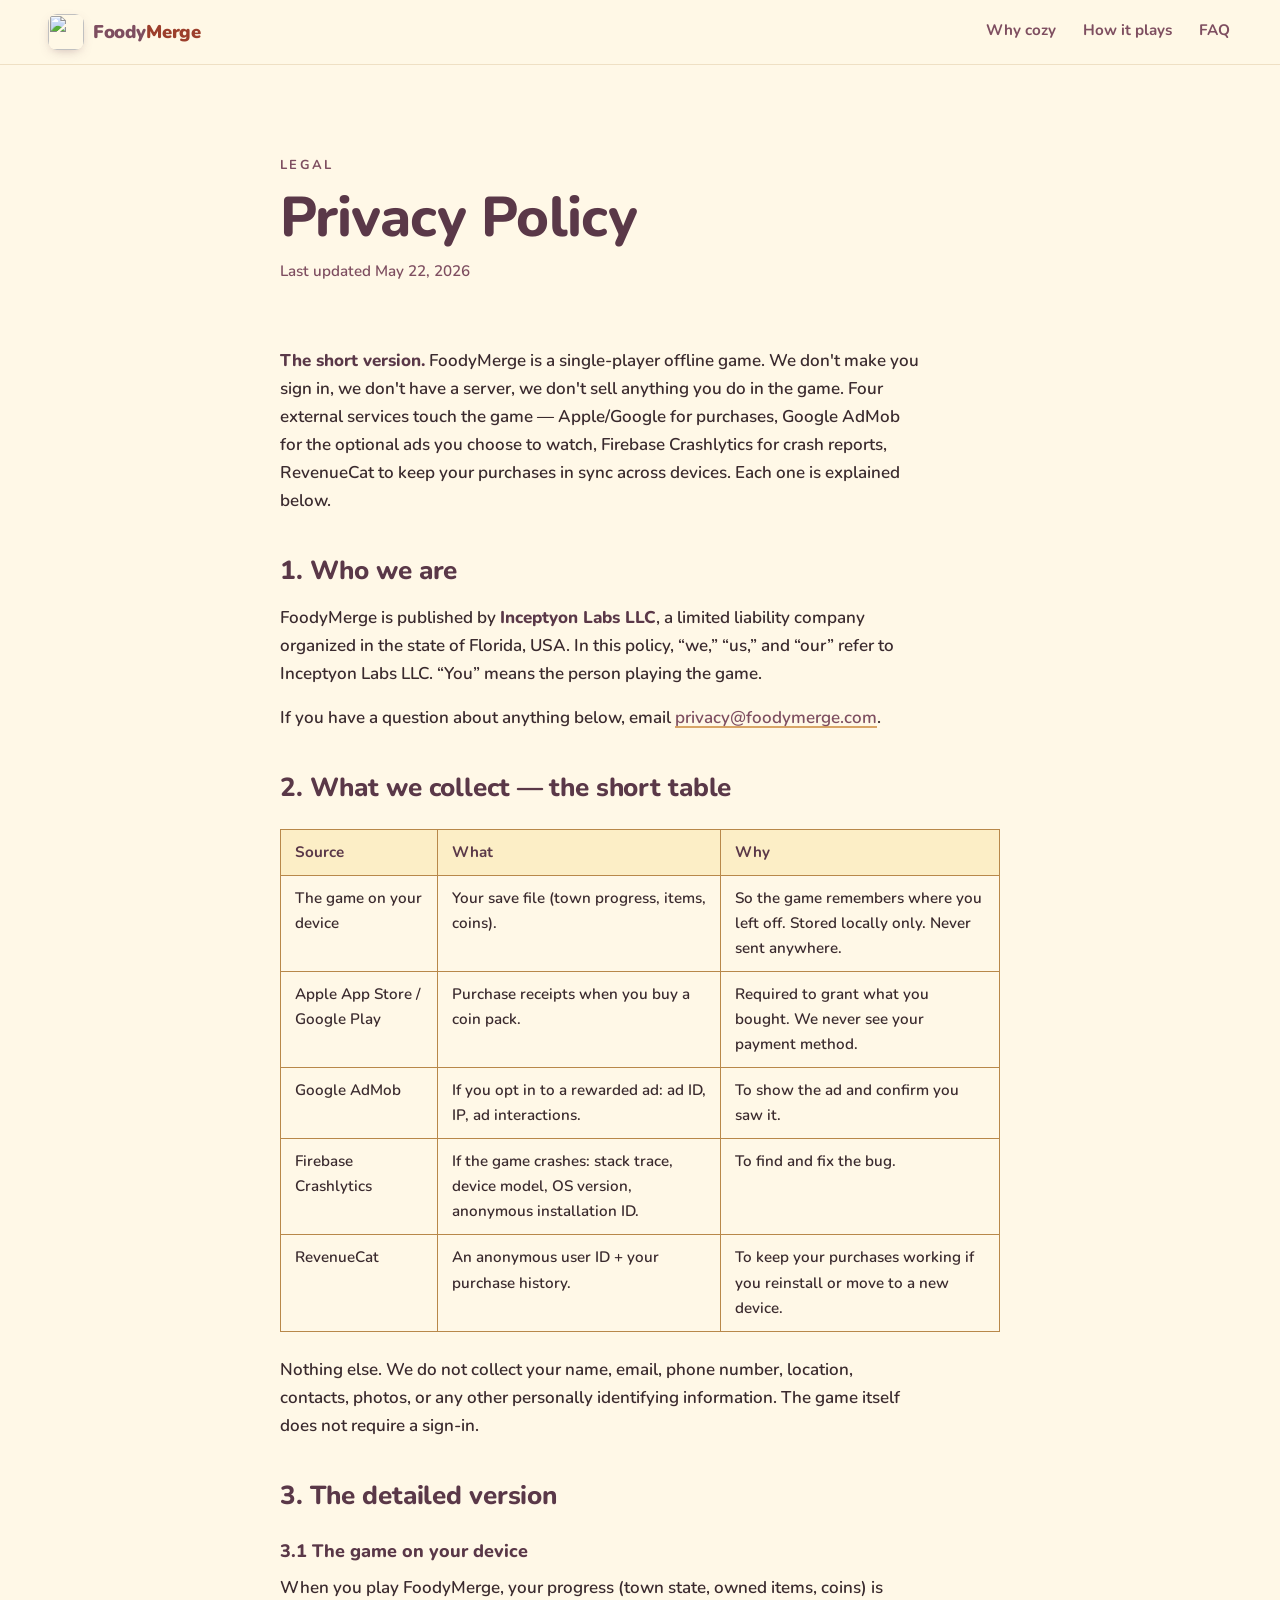
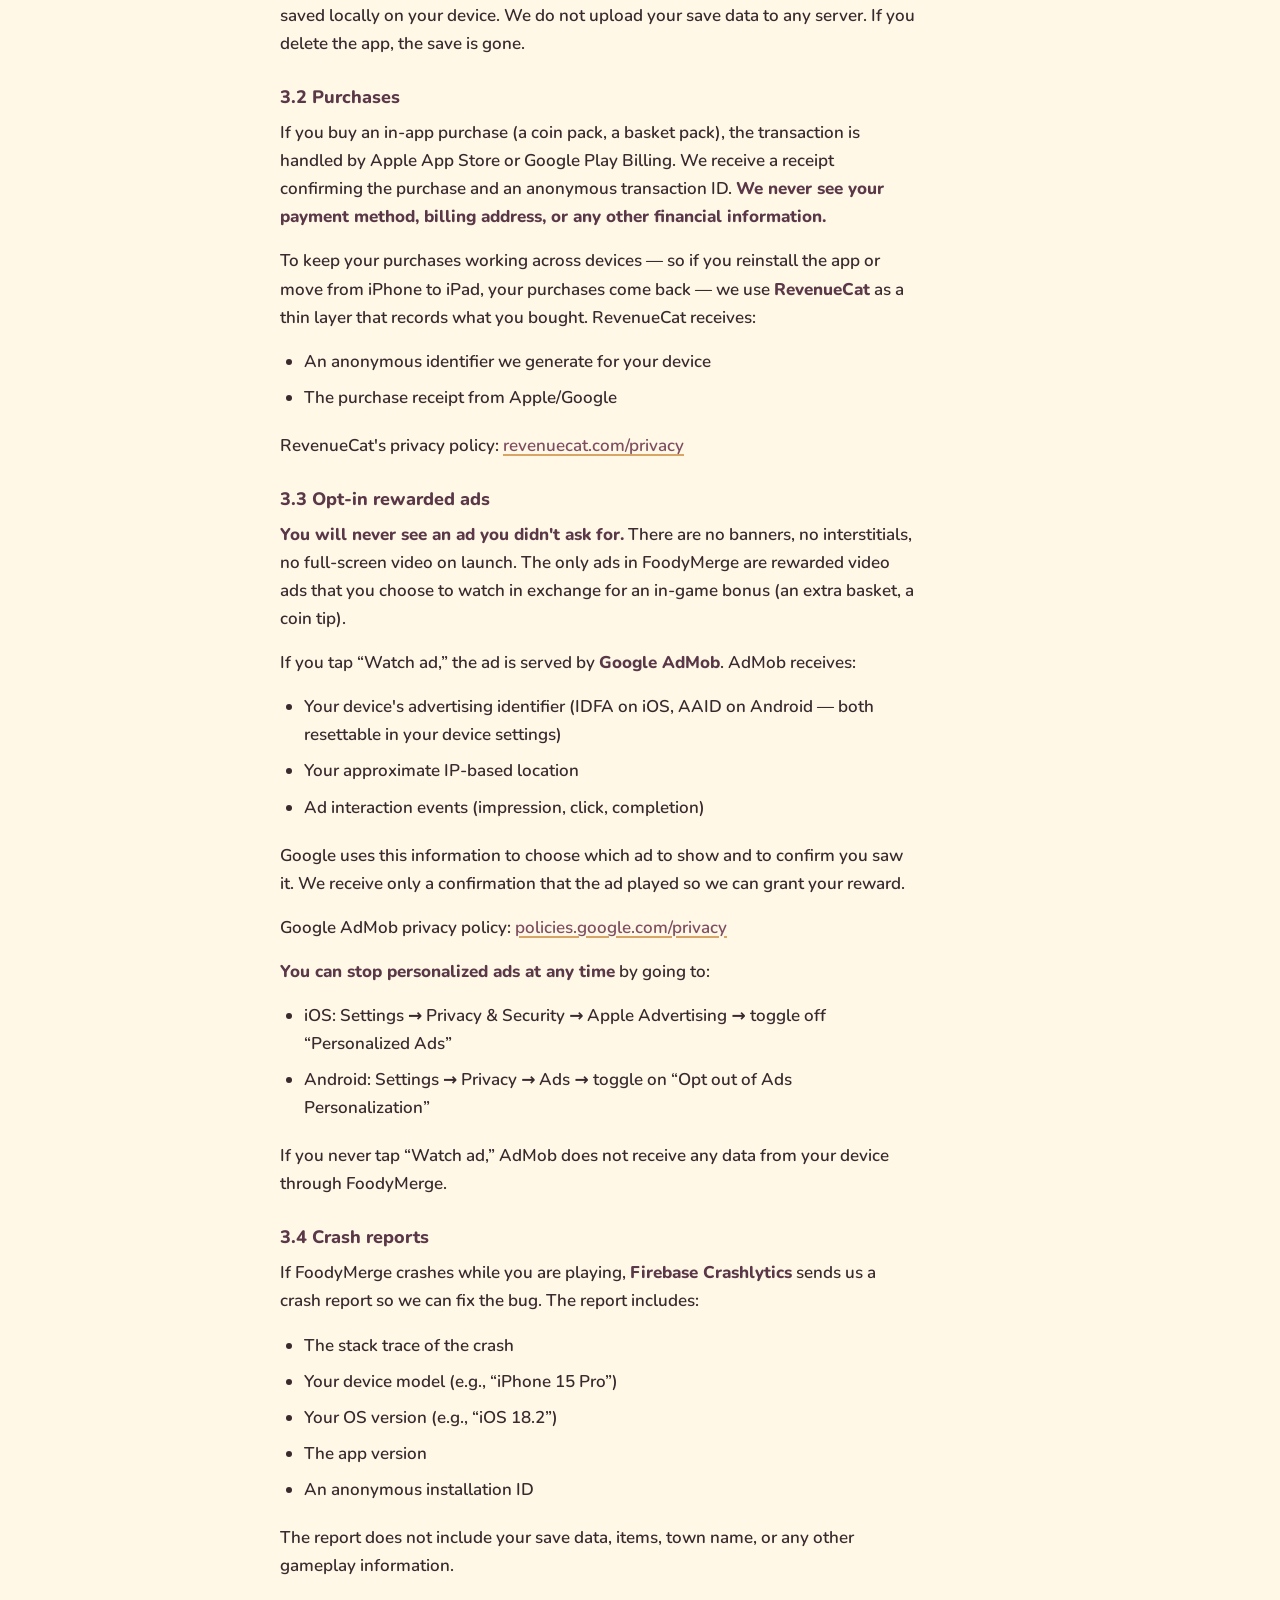
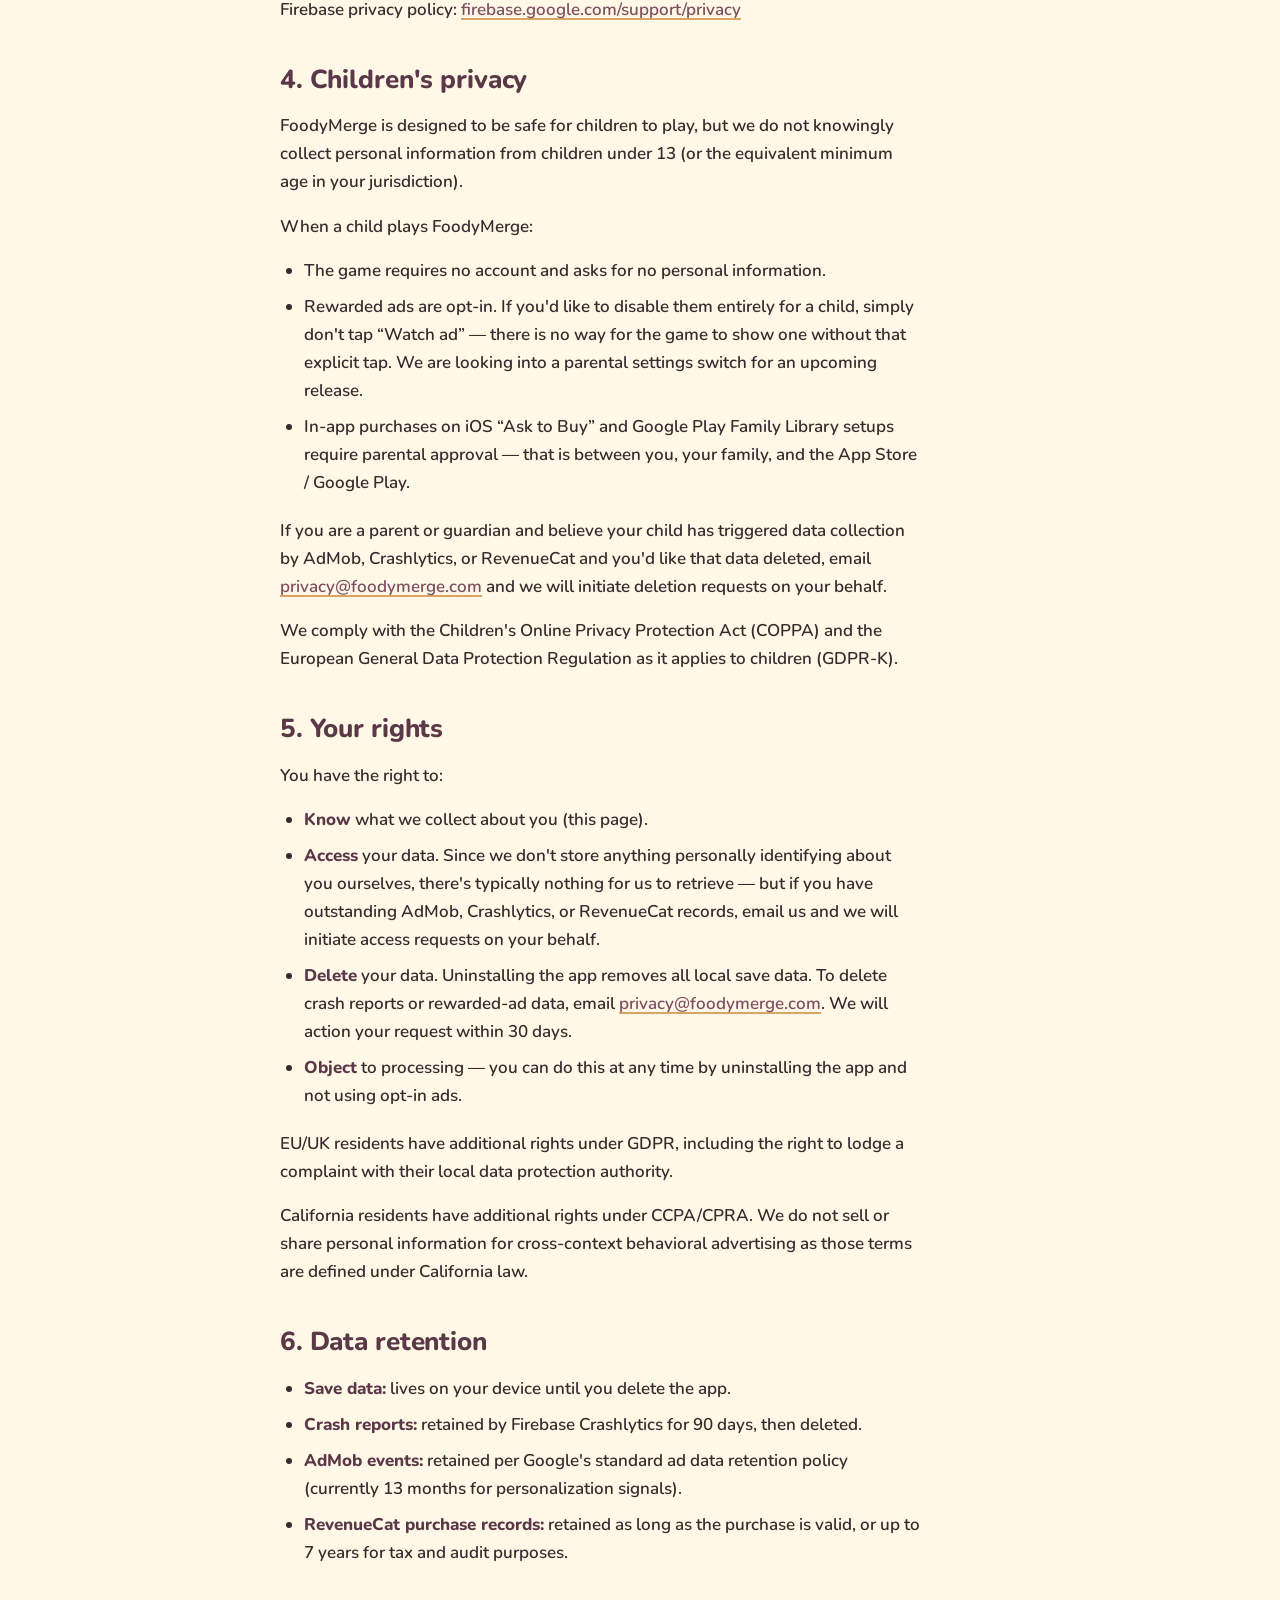
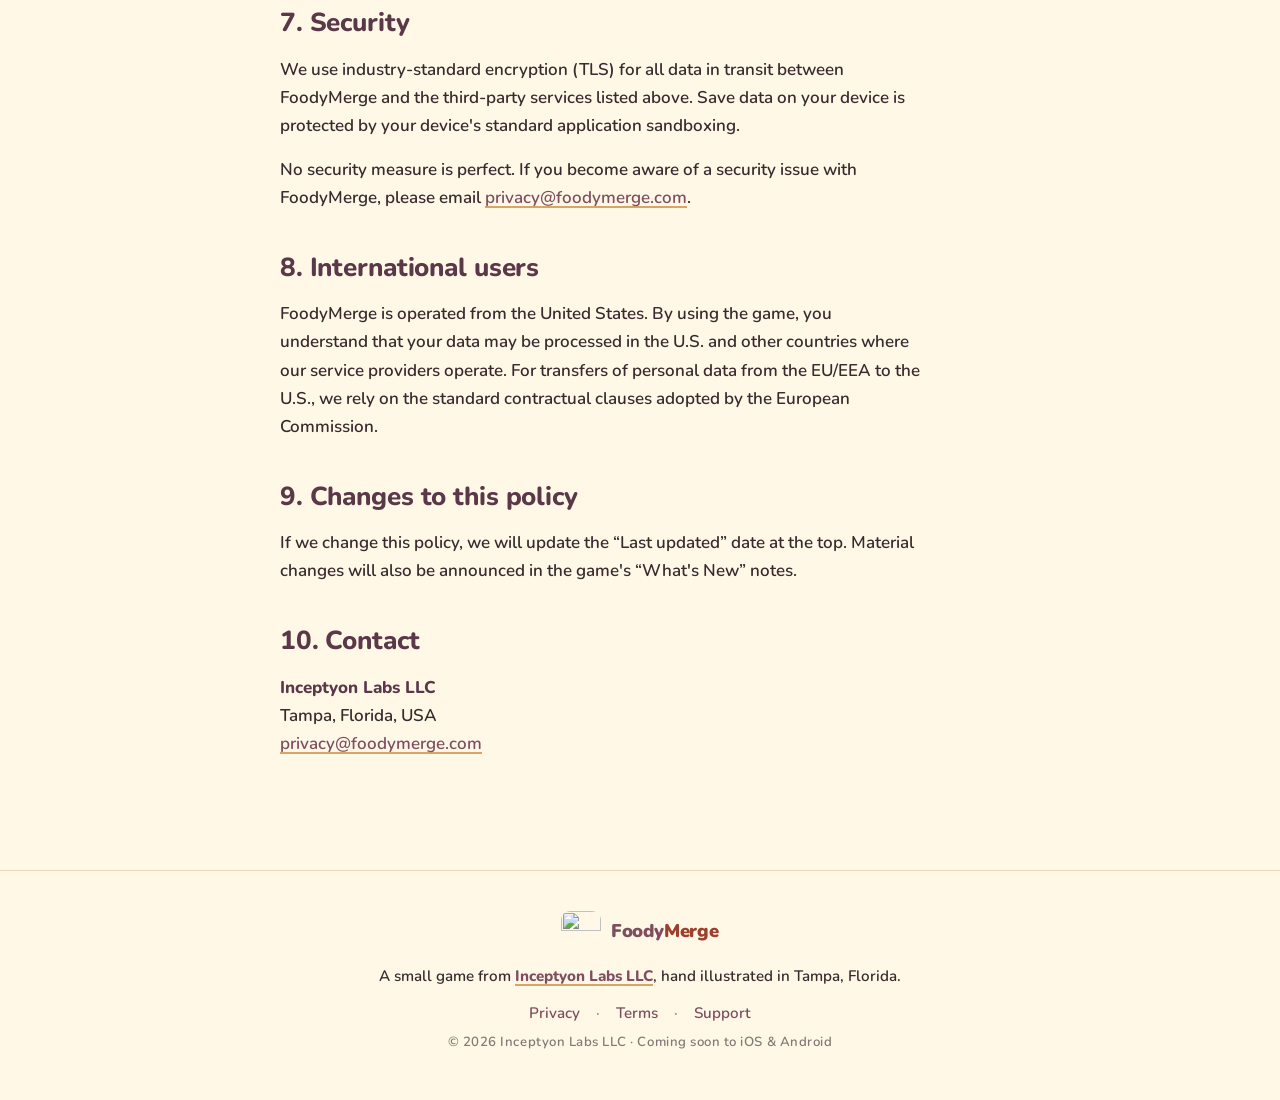
==== privacy/index.html @ 3f7d0355 "Add Privacy, Terms, Support pages for App Store / Play submission - /privacy/ — full policy covering" ====
<!doctype html>
<html lang="en">
  <head>
    <meta charset="utf-8" />
    <meta name="viewport" content="width=device-width, initial-scale=1, viewport-fit=cover" />
    <meta name="theme-color" content="#FFF8E7" />
    <title>Privacy Policy · FoodyMerge</title>
    <meta
      name="description"
      content="How FoodyMerge handles your data. Short version: the game is offline, no account, and the only third-party data flow is the rewarded ads you choose to watch."
    />
    <meta name="author" content="Inceptyon Labs LLC" />
    <link rel="canonical" href="https://foodymerge.com/privacy/" />
    <meta property="og:type" content="website" />
    <meta property="og:url" content="https://foodymerge.com/privacy/" />
    <meta property="og:title" content="Privacy Policy · FoodyMerge" />
    <meta property="og:description" content="How FoodyMerge handles your data." />
    <meta property="og:image" content="https://foodymerge.com/assets/og.png" />

    <link rel="icon" href="/assets/ui/app_icon.png" type="image/png" />
    <link rel="apple-touch-icon" href="/assets/ui/app_icon.png" />

    <link rel="preconnect" href="https://fonts.googleapis.com" />
    <link rel="preconnect" href="https://fonts.gstatic.com" crossorigin />
    <link
      href="https://fonts.googleapis.com/css2?family=Nunito:wght@500;600;700;800;900&display=swap"
      rel="stylesheet"
    />
    <link rel="stylesheet" href="/styles.css" />
  </head>

  <body class="legal-page">
    <a class="skip-link" href="#main">Skip to content</a>

    <header class="topbar" aria-label="Site header">
      <a class="lockup" href="/" aria-label="FoodyMerge home">
        <img
          loading="lazy"
          decoding="async"
          src="/assets/ui/app_icon.png"
          alt=""
          aria-hidden="true"
          class="lockup__icon"
          width="40"
          height="40"
        />
        <span class="lockup__text">
          <span class="lockup__foody">Foody</span><span class="lockup__merge">Merge</span>
        </span>
      </a>
      <nav class="topbar__nav" aria-label="Page sections">
        <a href="/#cozy">Why cozy</a>
        <a href="/#play">How it plays</a>
        <a href="/#faq">FAQ</a>
      </nav>
    </header>

    <main id="main" class="legal">
      <div class="legal__inner">
        <header class="legal__head">
          <p class="legal__kicker">Legal</p>
          <h1 class="legal__title">Privacy Policy</h1>
          <p class="legal__meta">Last updated May 22, 2026</p>
        </header>

        <article class="legal__body">
          <p>
            <strong>The short version.</strong> FoodyMerge is a single-player offline
            game. We don't make you sign in, we don't have a server, we don't sell
            anything you do in the game. Four external services touch the game
            &mdash; Apple/Google for purchases, Google AdMob for the optional ads
            you choose to watch, Firebase Crashlytics for crash reports, RevenueCat
            to keep your purchases in sync across devices. Each one is explained
            below.
          </p>

          <h2>1. Who we are</h2>
          <p>
            FoodyMerge is published by <strong>Inceptyon Labs LLC</strong>, a
            limited liability company organized in the state of Florida, USA. In
            this policy, &ldquo;we,&rdquo; &ldquo;us,&rdquo; and &ldquo;our&rdquo;
            refer to Inceptyon Labs LLC. &ldquo;You&rdquo; means the person playing
            the game.
          </p>
          <p>
            If you have a question about anything below, email
            <a href="mailto:privacy@foodymerge.com">privacy@foodymerge.com</a>.
          </p>

          <h2>2. What we collect &mdash; the short table</h2>

          <table>
            <thead>
              <tr>
                <th>Source</th>
                <th>What</th>
                <th>Why</th>
              </tr>
            </thead>
            <tbody>
              <tr>
                <td>The game on your device</td>
                <td>Your save file (town progress, items, coins).</td>
                <td>So the game remembers where you left off. Stored locally only. Never sent anywhere.</td>
              </tr>
              <tr>
                <td>Apple App Store / Google Play</td>
                <td>Purchase receipts when you buy a coin pack.</td>
                <td>Required to grant what you bought. We never see your payment method.</td>
              </tr>
              <tr>
                <td>Google AdMob</td>
                <td>If you opt in to a rewarded ad: ad ID, IP, ad interactions.</td>
                <td>To show the ad and confirm you saw it.</td>
              </tr>
              <tr>
                <td>Firebase Crashlytics</td>
                <td>If the game crashes: stack trace, device model, OS version, anonymous installation ID.</td>
                <td>To find and fix the bug.</td>
              </tr>
              <tr>
                <td>RevenueCat</td>
                <td>An anonymous user ID + your purchase history.</td>
                <td>To keep your purchases working if you reinstall or move to a new device.</td>
              </tr>
            </tbody>
          </table>

          <p>
            Nothing else. We do not collect your name, email, phone number,
            location, contacts, photos, or any other personally identifying
            information. The game itself does not require a sign-in.
          </p>

          <h2>3. The detailed version</h2>

          <h3>3.1 The game on your device</h3>
          <p>
            When you play FoodyMerge, your progress (town state, owned items,
            coins) is saved locally on your device. We do not upload your save data
            to any server. If you delete the app, the save is gone.
          </p>

          <h3>3.2 Purchases</h3>
          <p>
            If you buy an in-app purchase (a coin pack, a basket pack), the
            transaction is handled by Apple App Store or Google Play Billing. We
            receive a receipt confirming the purchase and an anonymous transaction
            ID. <strong>We never see your payment method, billing address, or any
            other financial information.</strong>
          </p>
          <p>
            To keep your purchases working across devices &mdash; so if you
            reinstall the app or move from iPhone to iPad, your purchases come back
            &mdash; we use <strong>RevenueCat</strong> as a thin layer that records
            what you bought. RevenueCat receives:
          </p>
          <ul>
            <li>An anonymous identifier we generate for your device</li>
            <li>The purchase receipt from Apple/Google</li>
          </ul>
          <p>
            RevenueCat's privacy policy:
            <a href="https://www.revenuecat.com/privacy" rel="noopener">revenuecat.com/privacy</a>
          </p>

          <h3>3.3 Opt-in rewarded ads</h3>
          <p>
            <strong>You will never see an ad you didn't ask for.</strong> There are
            no banners, no interstitials, no full-screen video on launch. The only
            ads in FoodyMerge are rewarded video ads that you choose to watch in
            exchange for an in-game bonus (an extra basket, a coin tip).
          </p>
          <p>
            If you tap &ldquo;Watch ad,&rdquo; the ad is served by
            <strong>Google AdMob</strong>. AdMob receives:
          </p>
          <ul>
            <li>Your device's advertising identifier (IDFA on iOS, AAID on Android &mdash; both resettable in your device settings)</li>
            <li>Your approximate IP-based location</li>
            <li>Ad interaction events (impression, click, completion)</li>
          </ul>
          <p>
            Google uses this information to choose which ad to show and to confirm
            you saw it. We receive only a confirmation that the ad played so we can
            grant your reward.
          </p>
          <p>
            Google AdMob privacy policy:
            <a href="https://policies.google.com/privacy" rel="noopener">policies.google.com/privacy</a>
          </p>
          <p>
            <strong>You can stop personalized ads at any time</strong> by going to:
          </p>
          <ul>
            <li>iOS: Settings &rarr; Privacy &amp; Security &rarr; Apple Advertising &rarr; toggle off &ldquo;Personalized Ads&rdquo;</li>
            <li>Android: Settings &rarr; Privacy &rarr; Ads &rarr; toggle on &ldquo;Opt out of Ads Personalization&rdquo;</li>
          </ul>
          <p>
            If you never tap &ldquo;Watch ad,&rdquo; AdMob does not receive any
            data from your device through FoodyMerge.
          </p>

          <h3>3.4 Crash reports</h3>
          <p>
            If FoodyMerge crashes while you are playing,
            <strong>Firebase Crashlytics</strong> sends us a crash report so we can
            fix the bug. The report includes:
          </p>
          <ul>
            <li>The stack trace of the crash</li>
            <li>Your device model (e.g., &ldquo;iPhone 15 Pro&rdquo;)</li>
            <li>Your OS version (e.g., &ldquo;iOS 18.2&rdquo;)</li>
            <li>The app version</li>
            <li>An anonymous installation ID</li>
          </ul>
          <p>
            The report does not include your save data, items, town name, or any
            other gameplay information.
          </p>
          <p>
            Firebase privacy policy:
            <a href="https://firebase.google.com/support/privacy" rel="noopener">firebase.google.com/support/privacy</a>
          </p>

          <h2>4. Children's privacy</h2>
          <p>
            FoodyMerge is designed to be safe for children to play, but we do not
            knowingly collect personal information from children under 13 (or the
            equivalent minimum age in your jurisdiction).
          </p>
          <p>When a child plays FoodyMerge:</p>
          <ul>
            <li>The game requires no account and asks for no personal information.</li>
            <li>
              Rewarded ads are opt-in. If you'd like to disable them entirely for
              a child, simply don't tap &ldquo;Watch ad&rdquo; &mdash; there is no
              way for the game to show one without that explicit tap. We are
              looking into a parental settings switch for an upcoming release.
            </li>
            <li>
              In-app purchases on iOS &ldquo;Ask to Buy&rdquo; and Google Play
              Family Library setups require parental approval &mdash; that is
              between you, your family, and the App Store / Google Play.
            </li>
          </ul>
          <p>
            If you are a parent or guardian and believe your child has triggered
            data collection by AdMob, Crashlytics, or RevenueCat and you'd like
            that data deleted, email
            <a href="mailto:privacy@foodymerge.com">privacy@foodymerge.com</a> and
            we will initiate deletion requests on your behalf.
          </p>
          <p>
            We comply with the Children's Online Privacy Protection Act (COPPA) and
            the European General Data Protection Regulation as it applies to
            children (GDPR-K).
          </p>

          <h2>5. Your rights</h2>
          <p>You have the right to:</p>
          <ul>
            <li><strong>Know</strong> what we collect about you (this page).</li>
            <li>
              <strong>Access</strong> your data. Since we don't store anything
              personally identifying about you ourselves, there's typically nothing
              for us to retrieve &mdash; but if you have outstanding AdMob,
              Crashlytics, or RevenueCat records, email us and we will initiate
              access requests on your behalf.
            </li>
            <li>
              <strong>Delete</strong> your data. Uninstalling the app removes all
              local save data. To delete crash reports or rewarded-ad data, email
              <a href="mailto:privacy@foodymerge.com">privacy@foodymerge.com</a>.
              We will action your request within 30 days.
            </li>
            <li>
              <strong>Object</strong> to processing &mdash; you can do this at any
              time by uninstalling the app and not using opt-in ads.
            </li>
          </ul>
          <p>
            EU/UK residents have additional rights under GDPR, including the right
            to lodge a complaint with their local data protection authority.
          </p>
          <p>
            California residents have additional rights under CCPA/CPRA. We do not
            sell or share personal information for cross-context behavioral
            advertising as those terms are defined under California law.
          </p>

          <h2>6. Data retention</h2>
          <ul>
            <li><strong>Save data:</strong> lives on your device until you delete the app.</li>
            <li><strong>Crash reports:</strong> retained by Firebase Crashlytics for 90 days, then deleted.</li>
            <li><strong>AdMob events:</strong> retained per Google's standard ad data retention policy (currently 13 months for personalization signals).</li>
            <li><strong>RevenueCat purchase records:</strong> retained as long as the purchase is valid, or up to 7 years for tax and audit purposes.</li>
          </ul>

          <h2>7. Security</h2>
          <p>
            We use industry-standard encryption (TLS) for all data in transit
            between FoodyMerge and the third-party services listed above. Save data
            on your device is protected by your device's standard application
            sandboxing.
          </p>
          <p>
            No security measure is perfect. If you become aware of a security issue
            with FoodyMerge, please email
            <a href="mailto:privacy@foodymerge.com">privacy@foodymerge.com</a>.
          </p>

          <h2>8. International users</h2>
          <p>
            FoodyMerge is operated from the United States. By using the game, you
            understand that your data may be processed in the U.S. and other
            countries where our service providers operate. For transfers of
            personal data from the EU/EEA to the U.S., we rely on the standard
            contractual clauses adopted by the European Commission.
          </p>

          <h2>9. Changes to this policy</h2>
          <p>
            If we change this policy, we will update the &ldquo;Last updated&rdquo;
            date at the top. Material changes will also be announced in the game's
            &ldquo;What's New&rdquo; notes.
          </p>

          <h2>10. Contact</h2>
          <p>
            <strong>Inceptyon Labs LLC</strong><br />
            Tampa, Florida, USA<br />
            <a href="mailto:privacy@foodymerge.com">privacy@foodymerge.com</a>
          </p>
        </article>
      </div>
    </main>

    <footer class="footer" aria-label="Site footer">
      <div class="footer__inner">
        <div class="footer__lockup">
          <img loading="lazy" decoding="async" src="/assets/ui/app_icon.png" alt="" aria-hidden="true" width="40" height="40" />
          <span class="lockup__text">
            <span class="lockup__foody">Foody</span><span class="lockup__merge">Merge</span>
          </span>
        </div>
        <p class="footer__line">
          A small game from
          <a href="https://inceptyon.com/" rel="noopener"><strong>Inceptyon Labs LLC</strong></a>,
          hand illustrated in Tampa, Florida.
        </p>
        <nav class="footer__legal" aria-label="Legal">
          <a href="/privacy/">Privacy</a>
          <span aria-hidden="true">·</span>
          <a href="/terms/">Terms</a>
          <span aria-hidden="true">·</span>
          <a href="/support/">Support</a>
        </nav>
        <p class="footer__meta">© 2026 Inceptyon Labs LLC · Coming soon to iOS &amp; Android</p>
      </div>
    </footer>
  </body>
</html>
---- styles.css ----
/* ---------- TOKENS ---------- */
:root {
  /* surface */
  --canvas: #fff8e7;
  --canvas-warm: #fceec6;
  --canvas-dusk: #f6efdb;
  --card: #fffcf4;
  --card-edge: rgba(184, 136, 74, 0.35);

  /* ink */
  --ink: #3a2a2e;
  --ink-soft: #7e4e60;
  --ink-mute: rgba(58, 42, 46, 0.62);

  /* accents */
  --plum: #7e4e60;
  --plum-deep: #5a3848;
  --terracotta: #c8553d;
  --terracotta-deep: #9c3f2c;
  --sage: #9cb380;
  --sage-deep: #6f8a52;
  --sage-darker: #4d5f3a;
  --gold: #f2c14e;
  --gem: #7bafd4;
  --honey: #d9a566;
  --honey-edge: #b8884a;
  --rose: #d8a7b1;

  /* effects */
  --shadow-soft: 0 12px 32px -16px rgba(126, 78, 96, 0.28),
    0 2px 0 rgba(184, 136, 74, 0.35);
  --shadow-lift: 0 22px 44px -22px rgba(126, 78, 96, 0.34),
    0 3px 0 rgba(184, 136, 74, 0.4);
  --shadow-inset: inset 0 0 0 1.5px rgba(184, 136, 74, 0.5);

  --ease: cubic-bezier(0.22, 1, 0.36, 1);

  --r-sm: 12px;
  --r-md: 18px;
  --r-lg: 28px;
  --r-pill: 999px;
}

/* ---------- RESET ---------- */
*,
*::before,
*::after {
  box-sizing: border-box;
}
html {
  -webkit-text-size-adjust: 100%;
  scroll-behavior: smooth;
}
body {
  margin: 0;
  font-family: "Nunito", system-ui, -apple-system, BlinkMacSystemFont, "Segoe UI",
    sans-serif;
  font-weight: 600;
  font-size: 17px;
  line-height: 1.55;
  color: var(--ink);
  background: var(--canvas);
  background-image:
    radial-gradient(1200px 700px at 100% 0%, #fceec6 0%, transparent 60%);
  background-attachment: fixed;
  -webkit-font-smoothing: antialiased;
  text-rendering: optimizeLegibility;
}
img {
  display: block;
  max-width: 100%;
  height: auto;
}
button {
  font: inherit;
  color: inherit;
  cursor: pointer;
  border: 0;
  background: transparent;
  padding: 0;
}
a {
  color: var(--plum-deep);
  text-decoration-color: rgba(126, 78, 96, 0.35);
  text-underline-offset: 3px;
}
a:hover {
  text-decoration-color: var(--plum);
}
:focus-visible {
  outline: 3px solid var(--sage);
  outline-offset: 3px;
  border-radius: 6px;
}
.skip-link {
  position: absolute;
  left: -10000px;
  top: 1rem;
}
.skip-link:focus {
  left: 1rem;
  background: var(--card);
  padding: 0.6rem 1rem;
  border-radius: var(--r-pill);
  box-shadow: var(--shadow-soft);
}

/* ---------- LAYOUT HELPERS ---------- */
.section-kicker {
  font-size: 0.8125rem;
  font-weight: 700;
  letter-spacing: 0.14em;
  text-transform: uppercase;
  color: var(--terracotta-deep);
  margin: 0 0 0.75rem;
}
.section-title {
  font-weight: 800;
  font-size: clamp(2.25rem, 5vw, 4rem);
  line-height: 1.05;
  letter-spacing: -0.01em;
  color: var(--ink);
  margin: 0 0 1.25rem;
}

/* ---------- TOPBAR ---------- */
.topbar {
  position: sticky;
  top: 0;
  z-index: 50;
  display: flex;
  align-items: center;
  justify-content: space-between;
  gap: 1rem;
  padding: 0.85rem clamp(1rem, 4vw, 3rem);
  background: rgba(255, 248, 231, 0.86);
  backdrop-filter: saturate(140%) blur(8px);
  -webkit-backdrop-filter: saturate(140%) blur(8px);
  border-bottom: 1px solid rgba(184, 136, 74, 0.22);
}
.lockup {
  display: inline-flex;
  align-items: center;
  gap: 0.55rem;
  text-decoration: none;
  color: var(--ink);
}
.lockup__icon {
  width: 36px;
  height: 36px;
  border-radius: 9px;
  box-shadow: 0 4px 12px -4px rgba(126, 78, 96, 0.4);
}
.lockup__text {
  font-weight: 900;
  font-size: 1.15rem;
  letter-spacing: -0.01em;
}
.lockup__foody {
  color: var(--plum);
}
.lockup__merge {
  color: var(--terracotta-deep);
}
.topbar__nav {
  display: none;
  gap: 1.5rem;
  font-weight: 700;
  font-size: 0.95rem;
}
.topbar__nav a {
  text-decoration: none;
  color: var(--ink-soft);
  padding: 0.35rem 0.1rem;
  border-bottom: 2px solid transparent;
  transition: color 0.18s var(--ease), border-color 0.18s var(--ease);
}
.topbar__nav a:hover {
  color: var(--plum);
  border-bottom-color: var(--honey);
}
.topbar__nav a.is-current {
  color: var(--plum);
  border-bottom-color: var(--terracotta-deep);
}
@media (min-width: 820px) {
  .topbar__nav {
    display: flex;
  }
}

/* ---------- HERO ---------- */
.hero {
  position: relative;
  padding: clamp(1rem, 3vw, 2rem) clamp(1rem, 4vw, 3rem) 0;
  overflow: hidden;
}
.hero__inner {
  display: grid;
  grid-template-columns: 1fr;
  gap: clamp(1rem, 3vw, 2rem);
  align-items: center;
  max-width: 1280px;
  margin: 0 auto;
}
.hero__copy {
  position: relative;
  z-index: 2;
}
.hero__kicker {
  display: inline-flex;
  align-items: center;
  gap: 0.55rem;
  font-size: 0.95rem;
  font-weight: 700;
  letter-spacing: 0;
  text-transform: none;
  color: var(--terracotta-deep);
  background: transparent;
  padding: 0;
  border: 0;
  margin: 0 0 1.5rem;
  font-style: italic;
}
.hero__kicker::before {
  content: "";
  width: 24px;
  height: 1.5px;
  background: var(--terracotta-deep);
  opacity: 0.6;
}
.hero__title {
  font-weight: 900;
  font-size: clamp(3.5rem, 14vw, 9rem);
  line-height: 0.92;
  letter-spacing: -0.035em;
  margin: 0 0 1.25rem;
  word-break: keep-all;
}
.hero__title-foody {
  color: var(--plum);
  display: inline-block;
  transform: rotate(-1.5deg);
  transform-origin: bottom left;
}
.hero__title-merge {
  color: var(--terracotta);
  display: inline-block;
  transform: rotate(1deg);
  margin-left: -0.05em;
}
.hero__tagline {
  max-width: 38ch;
  font-size: clamp(1.05rem, 1.6vw, 1.25rem);
  line-height: 1.55;
  color: var(--ink);
  margin: 0 0 2rem;
}
.hero__tagline em {
  color: var(--plum);
  font-style: italic;
  font-weight: 700;
}
.hero__subtitle {
  max-width: 44ch;
  font-size: clamp(0.95rem, 1.4vw, 1.0625rem);
  line-height: 1.5;
  color: var(--ink-soft);
  font-weight: 600;
  margin: -0.25rem 0 1.25rem;
  letter-spacing: 0.005em;
}
.hero__peek {
  display: inline-flex;
  align-items: center;
  gap: 0.5rem;
  margin-top: 1.5rem;
  color: var(--plum);
  font-style: italic;
  font-weight: 700;
  font-size: 0.975rem;
  text-decoration: none;
  border-bottom: 1.5px solid rgba(126, 78, 96, 0.28);
  padding-bottom: 0.18rem;
  transition: color 0.2s var(--ease), border-color 0.2s var(--ease);
}
.hero__peek:hover {
  color: var(--plum-deep);
  border-bottom-color: var(--plum);
}
.hero__peek-arrow {
  display: inline-block;
  font-style: normal;
  transition: transform 0.32s var(--ease);
}
.hero__peek:hover .hero__peek-arrow {
  transform: translateY(3px);
}
.hero__sig {
  margin: 1rem 0 0;
  font-size: 0.875rem;
  color: var(--ink-mute);
  font-style: italic;
}
.hero__sig-strong {
  color: var(--ink-soft);
  font-weight: 700;
  font-style: normal;
}

/* hero art */
.hero__art {
  margin: 0;
  position: relative;
}
.hero__art-stage {
  position: relative;
  aspect-ratio: 3 / 4;
  max-width: 540px;
  margin: 0 auto;
}
.hero__floor {
  position: absolute;
  bottom: 1%;
  left: 8%;
  right: 8%;
  height: 28px;
  border-radius: 50%;
  background: radial-gradient(
    ellipse at center,
    rgba(90, 56, 72, 0.22) 0%,
    rgba(90, 56, 72, 0.08) 45%,
    transparent 75%
  );
  filter: blur(4px);
  z-index: 0;
}
.hero__nana {
  position: relative;
  width: 92%;
  height: auto;
  margin: 0 auto;
  display: block;
  z-index: 1;
  filter: drop-shadow(0 30px 28px rgba(90, 56, 72, 0.18));
  animation: nana-breathe 9s ease-in-out infinite;
}
.hero__prop {
  position: absolute;
  z-index: 2;
  filter: drop-shadow(0 14px 16px rgba(90, 56, 72, 0.28));
}
.hero__prop--basket {
  bottom: 2%;
  left: -2%;
  width: 30%;
  transform: rotate(-3deg);
}
.hero__prop--screech {
  bottom: 3%;
  right: -2%;
  width: 24%;
  transform: rotate(2deg);
  animation: screech-sway 5s ease-in-out infinite;
  transform-origin: center bottom;
}
.hero__cap {
  text-align: center;
  font-size: 0.825rem;
  font-weight: 600;
  letter-spacing: 0.1em;
  text-transform: uppercase;
  color: var(--ink-mute);
  margin-top: 1rem;
}

@keyframes nana-breathe {
  0%, 100% {
    transform: translateY(0);
  }
  50% {
    transform: translateY(-4px);
  }
}
@keyframes screech-sway {
  0%, 100% {
    transform: rotate(2deg);
  }
  50% {
    transform: rotate(-1deg);
  }
}

/* storefront */
.storefront {
  display: flex;
  flex-wrap: wrap;
  gap: 0.85rem;
}
.store {
  display: inline-flex;
  align-items: center;
  gap: 0.7rem;
  padding: 0.85rem 1.15rem;
  border-radius: var(--r-pill);
  background: var(--ink);
  color: var(--canvas);
  font-weight: 700;
  box-shadow: var(--shadow-soft);
  transition: transform 0.24s var(--ease), box-shadow 0.24s var(--ease),
    background 0.24s var(--ease);
  border: 1.5px solid rgba(255, 248, 231, 0.18);
}
.store:hover:not(:disabled) {
  transform: translateY(-2px);
  box-shadow: var(--shadow-lift);
}
.store:disabled {
  cursor: not-allowed;
  opacity: 0.78;
  position: relative;
  padding-right: 1.5rem;
}
.store:disabled::after {
  content: "";
  position: absolute;
  inset: 0;
  border-radius: inherit;
  background: repeating-linear-gradient(
    -45deg,
    transparent 0 6px,
    rgba(255, 248, 231, 0.22) 6px 12px
  );
  pointer-events: none;
}
.store__soon {
  position: absolute;
  top: -8px;
  right: -6px;
  z-index: 3;
  font-size: 0.625rem;
  font-weight: 800;
  letter-spacing: 0.14em;
  text-transform: uppercase;
  color: var(--ink);
  background: var(--gold);
  border: 1.5px solid var(--honey-edge);
  border-radius: var(--r-pill);
  padding: 0.18rem 0.55rem;
  box-shadow: 0 4px 10px -4px rgba(178, 132, 36, 0.55);
  transform: rotate(4deg);
  pointer-events: none;
}
.store--google .store__soon {
  transform: rotate(-3deg);
}
.store__text {
  display: flex;
  flex-direction: column;
  line-height: 1.05;
  text-align: left;
}
.store__small {
  font-size: 0.625rem;
  font-weight: 600;
  letter-spacing: 0.16em;
  text-transform: uppercase;
  opacity: 0.7;
}
.store__big {
  font-size: 1.05rem;
  font-weight: 800;
  letter-spacing: -0.01em;
}

/* board strip */
.board-strip {
  margin-top: clamp(2rem, 5vw, 4rem);
  height: 24px;
  background:
    radial-gradient(circle at 6px 12px, rgba(184, 136, 74, 0.55) 1.4px, transparent 1.6px),
    radial-gradient(circle at 14px 4px, rgba(184, 136, 74, 0.35) 1.2px, transparent 1.4px);
  background-size: 22px 22px, 22px 22px;
  opacity: 0.4;
  border-top: 1px solid rgba(184, 136, 74, 0.32);
}

@media (min-width: 880px) {
  .hero__inner {
    grid-template-columns: 1.2fr 1fr;
    gap: clamp(2rem, 5vw, 4rem);
  }
}

/* ---------- COZY PITCH ---------- */
.cozy {
  padding: clamp(4rem, 9vw, 7rem) clamp(1rem, 4vw, 3rem);
  max-width: 1280px;
  margin: 0 auto;
}
.cozy__quote {
  max-width: 38ch;
  margin: 0 auto clamp(3rem, 6vw, 4.5rem);
  text-align: center;
}
.cozy__title {
  font-weight: 800;
  font-size: clamp(1.9rem, 4.5vw, 3.25rem);
  line-height: 1.1;
  letter-spacing: -0.015em;
  color: var(--ink);
  margin: 0 0 1.25rem;
  text-wrap: balance;
}
.cozy__lede {
  font-size: clamp(1rem, 1.4vw, 1.125rem);
  line-height: 1.6;
  color: var(--ink-soft);
  margin: 0 auto;
  max-width: 52ch;
}

.pillars {
  list-style: none;
  padding: 0;
  margin: 0;
  display: grid;
  gap: clamp(1.25rem, 2vw, 1.75rem);
}
.pillar {
  display: grid;
  grid-template-columns: 1fr;
  gap: 1rem;
  justify-items: start;
  padding: 0.5rem 0.25rem;
  background: transparent;
  border: 0;
  box-shadow: none;
}
.pillar__sigil {
  position: relative;
  width: 96px;
  height: 96px;
  display: grid;
  place-items: center;
  border-radius: 24px;
  background: radial-gradient(circle at 30% 25%, #fff6dc 0%, #f8e6bf 100%);
  box-shadow: var(--shadow-inset);
}
.pillar__sigil img {
  width: 64px;
  height: 64px;
  filter: drop-shadow(0 6px 8px rgba(126, 78, 96, 0.18));
}
.pillar--money .pillar__sigil {
  background: radial-gradient(circle at 30% 25%, #ffe7a5 0%, #f0c168 100%);
}
.pillar--money .pillar__sigil-back {
  position: absolute;
  top: 8px;
  right: 6px;
  opacity: 0.85;
  z-index: 0;
  filter: drop-shadow(0 4px 6px rgba(126, 78, 96, 0.22));
}
.pillar--money .pillar__sigil img:not(.pillar__sigil-back) {
  position: relative;
  z-index: 1;
}
.pillar--together .pillar__sigil {
  background: radial-gradient(circle at 30% 25%, #f6dde2 0%, #d8a7b1 100%);
  overflow: hidden;
}
.pillar__sigil--stack {
  padding: 0;
  align-items: flex-end;
}
.pillar__sigil-portrait {
  position: absolute;
  bottom: -4px;
  width: 64px !important;
  height: auto !important;
  filter: drop-shadow(0 4px 6px rgba(126, 78, 96, 0.22));
}
.pillar__sigil-portrait--back {
  bottom: -8px;
  right: 4px;
  width: 56px !important;
  opacity: 0.92;
  z-index: 0;
}
.pillar--together .pillar__sigil-portrait:not(.pillar__sigil-portrait--back) {
  left: 6px;
  z-index: 1;
}
.pillar__head {
  font-weight: 800;
  font-size: clamp(1.25rem, 2vw, 1.5rem);
  margin: 0 0 0.5rem;
  color: var(--ink);
  letter-spacing: -0.005em;
}
.pillar__body p {
  margin: 0;
  color: var(--ink-soft);
  line-height: 1.55;
  max-width: 56ch;
}
@media (min-width: 720px) {
  .pillars {
    grid-template-columns: repeat(3, 1fr);
    align-items: stretch;
  }
  .pillar {
    grid-template-columns: 1fr;
    text-align: center;
    padding: 2rem 1.75rem;
    align-content: start;
  }
  .pillar__sigil {
    margin: 0 auto;
  }
  .pillar__body p {
    margin: 0 auto;
  }
}

/* ---------- PLAY / LOOP ---------- */
.play {
  padding: clamp(3.25rem, 7vw, 6rem) clamp(1rem, 4vw, 3rem);
  background: var(--canvas-warm);
}
.play__intro {
  max-width: 1280px;
  margin: 0 auto clamp(2rem, 4vw, 3.5rem);
  display: grid;
  grid-template-columns: 1fr;
  gap: clamp(2rem, 4vw, 3.5rem);
  align-items: center;
}
.play__intro-copy {
  min-width: 0;
}
.play__lede {
  max-width: 56ch;
  font-size: clamp(1rem, 1.4vw, 1.125rem);
  color: var(--ink-soft);
  margin: 0;
  line-height: 1.6;
}
.play__shot {
  margin: 0;
  display: flex;
  flex-direction: column;
  align-items: center;
  gap: 0.75rem;
}
.play__shot-frame {
  position: relative;
  width: clamp(220px, 60vw, 320px);
  border-radius: 36px;
  padding: 8px;
  background: linear-gradient(180deg, #fffaea 0%, #f6e0b3 100%);
  box-shadow:
    inset 0 0 0 1.5px var(--honey-edge),
    0 28px 60px -28px rgba(126, 78, 96, 0.4),
    0 4px 0 rgba(184, 136, 74, 0.45);
  transform: rotate(-1.2deg);
  transition: transform 0.32s var(--ease);
}
.play__shot-frame::before {
  content: "";
  position: absolute;
  top: 14px;
  left: 50%;
  transform: translateX(-50%);
  width: 36%;
  height: 5px;
  border-radius: 999px;
  background: rgba(58, 42, 46, 0.18);
  z-index: 2;
  pointer-events: none;
}
.play__shot-frame img {
  width: 100%;
  height: auto;
  border-radius: 28px;
  display: block;
}
.play__shot-frame:hover {
  transform: rotate(0) translateY(-4px);
}
.play__shot-cap {
  font-size: 0.875rem;
  font-weight: 600;
  color: var(--ink-mute);
  font-style: italic;
  text-align: center;
  max-width: 28ch;
}
@media (min-width: 880px) {
  .play__intro {
    grid-template-columns: 1.35fr 1fr;
    gap: clamp(2.5rem, 5vw, 5rem);
  }
  .play__shot {
    justify-self: end;
  }
  .play__shot-frame {
    width: clamp(260px, 28vw, 340px);
  }
}

.loop {
  max-width: 1280px;
  margin: 0 auto;
}
.loop__track {
  list-style: none;
  padding: 0;
  margin: 0;
  display: grid;
  gap: clamp(0.75rem, 1.4vw, 1.1rem);
  grid-template-columns: 1fr;
}
.loop__step {
  background: var(--card);
  border-radius: var(--r-lg);
  padding: clamp(1.1rem, 1.7vw, 1.4rem) clamp(1rem, 1.6vw, 1.25rem) 1.35rem;
  border: 1.5px solid var(--card-edge);
  box-shadow: var(--shadow-soft);
  transition: transform 0.32s var(--ease), box-shadow 0.32s var(--ease),
    border-color 0.32s var(--ease);
  position: relative;
  overflow: hidden;
}
.loop__step.is-active {
  border-color: rgba(156, 179, 128, 0.85);
  box-shadow: 0 16px 36px -18px rgba(111, 138, 82, 0.4),
    0 3px 0 rgba(156, 179, 128, 0.45);
}
.loop__step.is-complete:not(.is-active) {
  border-color: rgba(184, 136, 74, 0.45);
  box-shadow: 0 10px 24px -18px rgba(126, 78, 96, 0.2),
    0 2px 0 rgba(184, 136, 74, 0.32);
}
.loop__step.is-active::before {
  content: "";
  position: absolute;
  top: 0;
  left: 0;
  right: 0;
  height: 4px;
  background: linear-gradient(
    90deg,
    transparent,
    var(--sage) 25%,
    var(--sage) 75%,
    transparent
  );
  border-top-left-radius: var(--r-lg);
  border-top-right-radius: var(--r-lg);
}
.loop__label {
  font-size: 0.825rem;
  font-weight: 700;
  letter-spacing: 0.12em;
  text-transform: uppercase;
  color: var(--ink-soft);
  margin-bottom: 0.85rem;
}
.is-active .loop__label {
  color: var(--sage-darker);
}
.is-complete .loop__label {
  color: var(--honey-edge);
}
.loop__stage {
  display: flex;
  align-items: center;
  justify-content: center;
  gap: 0.5rem;
  min-height: clamp(156px, 15vw, 180px);
}
.loop__tile {
  position: relative;
  width: 104px;
  height: 104px;
  border-radius: 16px;
  background: linear-gradient(180deg, #fff6dc 0%, #fbe8c8 100%);
  display: grid;
  place-items: center;
  box-shadow: var(--shadow-inset);
  flex-shrink: 0;
}
.loop__tile img {
  max-width: 78%;
  max-height: 78%;
  filter: drop-shadow(0 6px 10px rgba(126, 78, 96, 0.2));
}
.loop__pulse {
  position: absolute;
  inset: -8px;
  border-radius: 24px;
  border: 2.5px solid rgba(156, 179, 128, 0);
  pointer-events: none;
}
.loop__tap-mark {
  position: absolute;
  right: 16px;
  top: 14px;
  width: 24px;
  height: 24px;
  border-radius: 50%;
  border: 2px solid var(--sage-deep);
  background: rgba(255, 252, 244, 0.84);
  opacity: 0;
  pointer-events: none;
  box-shadow: 0 3px 0 rgba(184, 136, 74, 0.28);
}
.loop__tap-mark::after {
  content: "";
  position: absolute;
  inset: 6px;
  border-radius: inherit;
  background: var(--sage);
}
.is-active .loop__pulse {
  animation: tap-pulse 4.2s ease-out infinite;
}
.is-active .loop__tap-mark {
  animation: tap-mark 4.2s var(--ease) infinite;
}
@keyframes tap-pulse {
  0%, 12% {
    border-color: rgba(156, 179, 128, 0);
    transform: scale(0.96);
  }
  19% {
    border-color: rgba(156, 179, 128, 0.7);
    transform: scale(0.95);
  }
  35%, 100% {
    border-color: rgba(156, 179, 128, 0);
    transform: scale(1.12);
  }
}
.is-active .loop__stage--tap .loop__tile--gen {
  animation: generator-press 4.2s var(--ease) infinite;
}
@keyframes generator-press {
  0%, 15%, 100% {
    transform: translateY(0) scale(1);
  }
  20% {
    transform: translateY(3px) scale(0.96);
  }
  30% {
    transform: translateY(-2px) scale(1.03);
  }
  40% {
    transform: translateY(0) scale(1);
  }
}
@keyframes tap-mark {
  0%, 10% {
    opacity: 0;
    transform: translate(8px, -8px) scale(0.65);
  }
  16%, 26% {
    opacity: 1;
    transform: translate(0, 0) scale(1);
  }
  34%, 100% {
    opacity: 0;
    transform: translate(0, 0) scale(1.25);
  }
}
.loop__stage--tap {
  --spawn-x: -82px;
  gap: clamp(0.65rem, 2vw, 1.1rem);
}
.loop__tile--drop {
  width: 80px;
  height: 80px;
  background: linear-gradient(180deg, #fffaea 0%, #fceec6 100%);
  transform-origin: center;
}
.loop__tile--gen { width: 132px; height: 132px; }
.loop__tile--result { width: 116px; height: 116px; }
.is-active .loop__stage--tap .loop__tile--drop {
  animation: apple-spawn 4.2s var(--ease) infinite;
}
@keyframes apple-spawn {
  0%, 18% {
    transform: translateX(var(--spawn-x)) translateY(18px) scale(0.38);
    opacity: 0;
  }
  30% {
    transform: translateX(var(--spawn-x)) translateY(8px) scale(0.62);
    opacity: 1;
  }
  48% {
    transform: translateX(0) translateY(-3px) scale(1.06);
    opacity: 1;
  }
  60% {
    transform: translateX(0) translateY(0) scale(0.96);
  }
  72%, 100% {
    transform: translateX(0) translateY(0) scale(1);
    opacity: 1;
  }
}
@media (min-width: 680px) {
  .loop__stage--tap {
    --spawn-x: -104px;
  }
}

.loop__plus,
.loop__arrow {
  font-weight: 900;
  font-size: 1rem;
  color: var(--honey-edge);
  flex-shrink: 0;
  padding: 0 0.1rem;
}
.loop__stage--merge {
  gap: 0.35rem;
}
.loop__stage--merge .loop__tile {
  width: 60px;
  height: 60px;
}
.loop__stage--merge .loop__tile img {
  max-width: 72%;
  max-height: 72%;
}
.loop__tile--result {
  position: relative;
  background: linear-gradient(180deg, #fff6dc 0%, #f7d8b1 100%);
}
.loop__stage--merge .loop__tile--result {
  width: 76px;
  height: 76px;
}
@media (min-width: 680px) {
  .loop__stage--merge {
    gap: 0.6rem;
  }
  .loop__stage--merge .loop__tile {
    width: 80px;
    height: 80px;
  }
  .loop__stage--merge .loop__tile--result {
    width: 96px;
    height: 96px;
  }
  .loop__plus,
  .loop__arrow {
    font-size: 1.25rem;
  }
}
/* Merge choreography: drag source onto target, target becomes orange */
.loop__stage--merge {
  --merge-slide: 70px;
  gap: 0.35rem;
}
@media (min-width: 680px) {
  .loop__stage--merge {
    --merge-slide: 92px;
    gap: 0.6rem;
  }
}
@media (min-width: 1500px) {
  .loop__stage--merge {
    --merge-slide: 108px;
    gap: 0.75rem;
  }
}

/* Hide the old + and arrow glyphs in the merge step now that it's just two tiles. */
.loop__stage--merge .loop__plus,
.loop__stage--merge .loop__arrow {
  display: none;
}

.loop__tile--source {
  position: relative;
  overflow: visible;
  z-index: 1;
}
.loop__tile--source img {
  transform-origin: center;
  will-change: transform, opacity;
  position: relative;
  z-index: 2;
}
.loop__tile--target {
  position: relative;
  overflow: visible;
  z-index: 2;
  background: linear-gradient(180deg, #fff6dc 0%, #f7d8b1 100%);
}
.loop__tile--target img {
  position: absolute;
  top: 50%;
  left: 50%;
  width: auto;
  height: auto;
  max-width: 72%;
  max-height: 72%;
  transform: translate(-50%, -50%);
  transform-origin: center;
  will-change: transform, opacity;
}
.loop__merge-target-orange {
  opacity: 0;
}
.loop__sparkle {
  position: absolute;
  top: 50%;
  left: 50%;
  width: 140%;
  height: 140%;
  border-radius: 50%;
  pointer-events: none;
  opacity: 0;
  transform: translate(-50%, -50%) scale(0.5);
  background: radial-gradient(
    circle at center,
    rgba(242, 193, 78, 0.7) 0%,
    rgba(216, 167, 177, 0.45) 28%,
    transparent 65%
  );
}

.is-active .loop__merge-source {
  animation: merge-source-slide 4.2s var(--ease) infinite;
}
.is-active .loop__merge-target-apple {
  animation: merge-target-vanish 4.2s var(--ease) infinite;
}
.is-active .loop__merge-target-orange {
  animation: merge-orange-birth 4.2s var(--ease) infinite;
}
.is-active .loop__tile--target .loop__sparkle {
  animation: merge-sparkle 4.2s var(--ease) infinite;
}
.loop__step.is-complete .loop__merge-source,
.loop__step.is-complete .loop__merge-target-apple {
  opacity: 0;
}
.loop__step.is-complete .loop__merge-target-orange {
  opacity: 1;
  transform: translate(-50%, -50%) scale(1);
}

/* source apple slides right onto the target tile, then vanishes */
@keyframes merge-source-slide {
  0%, 14% {
    transform: translateX(0) scale(1);
    opacity: 1;
  }
  25% {
    transform: translateX(0) scale(1.06);
    opacity: 1;
  }
  47% {
    transform: translateX(var(--merge-slide)) scale(1) rotate(-4deg);
    opacity: 1;
  }
  55%, 100% {
    transform: translateX(var(--merge-slide)) scale(0.55) rotate(0deg);
    opacity: 0;
  }
}

/* target apple vanishes the moment the source lands */
@keyframes merge-target-vanish {
  0%, 47% {
    transform: translate(-50%, -50%) scale(1);
    opacity: 1;
  }
  55%, 100% {
    transform: translate(-50%, -50%) scale(0.55);
    opacity: 0;
  }
}

/* orange births in the target tile and stays until the loop resets */
@keyframes merge-orange-birth {
  0%, 52% {
    transform: translate(-50%, -50%) scale(0);
    opacity: 0;
  }
  62% {
    transform: translate(-50%, -50%) scale(1.4);
    opacity: 1;
  }
  72% {
    transform: translate(-50%, -50%) scale(0.92);
    opacity: 1;
  }
  82% {
    transform: translate(-50%, -50%) scale(1);
    opacity: 1;
  }
  100% {
    transform: translate(-50%, -50%) scale(1);
    opacity: 1;
  }
}

/* sparkle halo flashes at the merge moment */
@keyframes merge-sparkle {
  0%, 48% {
    opacity: 0;
    transform: translate(-50%, -50%) scale(0.5);
  }
  55% {
    opacity: 1;
    transform: translate(-50%, -50%) scale(1.1);
  }
  65% {
    opacity: 0.4;
    transform: translate(-50%, -50%) scale(1.4);
  }
  75%, 100% {
    opacity: 0;
    transform: translate(-50%, -50%) scale(1.6);
  }
}

.loop__stage--chain {
  flex-wrap: nowrap;
  gap: 0.4rem;
  justify-content: center;
  align-items: center;
  padding: 0 0.25rem;
}
.loop__chain-item {
  display: block;
  flex-shrink: 0;
  height: auto !important;
  filter: drop-shadow(0 4px 8px rgba(126, 78, 96, 0.22));
  align-self: center;
}
.loop__chain-item--sm { width: 56px !important; }
.loop__chain-item--md { width: 72px !important; }
.loop__chain-item--lg { width: 88px !important; }
.loop__stage--chain span {
  font-weight: 900;
  color: var(--honey-edge);
  font-size: 1rem;
  flex-shrink: 0;
}
@media (min-width: 1280px) and (max-width: 1499px) {
  .loop__chain-item--sm { width: 48px !important; }
  .loop__chain-item--md { width: 62px !important; }
  .loop__chain-item--lg { width: 76px !important; }
}
@media (min-width: 1500px) {
  .loop__chain-item--sm { width: 60px !important; }
  .loop__chain-item--md { width: 78px !important; }
  .loop__chain-item--lg { width: 96px !important; }
}
.is-active .loop__stage--chain .loop__chain-item {
  animation: chain-grow 1.8s var(--ease) infinite;
}
.is-active .loop__stage--chain .loop__chain-item:nth-child(3) { animation-delay: 0.2s; }
.is-active .loop__stage--chain .loop__chain-item:nth-child(5) { animation-delay: 0.4s; }
.is-active .loop__stage--chain .loop__chain-item:nth-child(7) { animation-delay: 0.6s; }
.is-active .loop__stage--chain .loop__chain-item:nth-child(9) { animation-delay: 0.8s; }
@keyframes chain-grow {
  0%, 15% {
    transform: translateY(4px) scale(0.92);
  }
  35% {
    transform: translateY(-2px) scale(1.08);
  }
  55%, 100% {
    transform: translateY(0) scale(1);
  }
}

.loop__stage--deliver {
  position: relative;
  --deliver-slide: 84px;
  display: grid;
  grid-template-columns: minmax(78px, 0.85fr) minmax(92px, 1fr);
  align-items: end;
  justify-items: center;
  gap: 0.35rem;
  padding: 1.8rem 0.15rem 0.2rem;
}
.loop__deliver-target {
  grid-column: 2;
  width: 112px;
  height: auto;
  filter: drop-shadow(0 12px 14px rgba(126, 78, 96, 0.22));
}
.loop__deliver-item {
  grid-column: 1;
  width: 76px;
  height: auto;
  margin-bottom: 1.1rem;
  filter: drop-shadow(0 8px 10px rgba(126, 78, 96, 0.2));
  transform-origin: center;
  will-change: transform, opacity;
}
.loop__bubble {
  position: absolute;
  top: 0.3rem;
  left: 50%;
  display: inline-flex;
  align-items: center;
  gap: 0.4rem;
  background: var(--card);
  border: 1.5px solid var(--sage);
  color: var(--sage-deep);
  font-weight: 700;
  font-size: 0.875rem;
  padding: 0.35rem 0.7rem;
  border-radius: var(--r-pill);
  box-shadow: 0 6px 14px -6px rgba(111, 138, 82, 0.4);
  z-index: 2;
  margin: 0;
  transform: translateX(-50%);
}
.loop__bubble img {
  width: 24px;
  height: 24px;
}
.is-active .loop__stage--deliver .loop__bubble {
  animation: bubble-confirm 4.2s var(--ease) infinite;
}
@keyframes bubble-confirm {
  0%, 44% {
    opacity: 0.45;
    transform: translateX(-50%) translateY(5px) scale(0.92);
  }
  58% {
    opacity: 1;
    transform: translateX(-50%) translateY(-2px) scale(1.04);
  }
  72%, 100% {
    opacity: 1;
    transform: translateX(-50%) translateY(0) scale(1);
  }
}
.is-active .loop__stage--deliver .loop__deliver-item {
  animation: deliver-item 4.2s var(--ease) infinite;
}
@keyframes deliver-item {
  0%, 14% {
    opacity: 1;
    transform: translate(-18px, 16px) scale(0.84) rotate(-4deg);
  }
  48% {
    opacity: 1;
    transform: translate(var(--deliver-slide), -24px) scale(0.95) rotate(5deg);
  }
  62%, 100% {
    opacity: 0;
    transform: translate(calc(var(--deliver-slide) + 8px), -34px) scale(0.52) rotate(0deg);
  }
}
.loop__reward {
  position: absolute;
  bottom: 8px;
  right: 2px;
  display: inline-flex;
  align-items: center;
  gap: 0.3rem;
  background: var(--gold);
  color: var(--ink);
  font-weight: 800;
  font-size: 0.825rem;
  font-variant-numeric: tabular-nums;
  padding: 0.3rem 0.6rem;
  border-radius: var(--r-pill);
  border: 1.5px solid var(--honey-edge);
  box-shadow: 0 6px 14px -6px rgba(178, 132, 36, 0.5);
  z-index: 2;
  opacity: 0;
  transform: translateY(6px) scale(0.82);
}
.loop__reward img {
  width: 22px;
  height: 22px;
}
.is-active .loop__stage--deliver .loop__reward {
  animation: reward-pop 4.2s var(--ease) infinite;
}
@keyframes reward-pop {
  0%, 58% {
    opacity: 0;
    transform: translateY(6px) scale(0.82);
  }
  70% {
    opacity: 1;
    transform: translateY(-4px) scale(1.06);
  }
  82%, 100% {
    opacity: 1;
    transform: translateY(0) scale(1);
  }
}
@media (min-width: 680px) {
  .loop__stage--deliver {
    --deliver-slide: 98px;
  }
}

.loop__controls {
  display: flex;
  justify-content: center;
  gap: 0.5rem;
  margin-top: 1.5rem;
}
.loop__dot {
  width: 36px;
  height: 14px;
  display: grid;
  place-items: center;
  border-radius: var(--r-pill);
  background: rgba(184, 136, 74, 0.25);
  transition: background 0.24s var(--ease), transform 0.24s var(--ease);
}
.loop__dot span {
  display: block;
  width: 100%;
  height: 4px;
  border-radius: var(--r-pill);
  background: transparent;
}
.loop__dot.is-active {
  background: rgba(156, 179, 128, 0.3);
}
.loop__dot.is-active span {
  background: var(--sage-deep);
}
.loop__dot:hover {
  transform: scale(1.05);
}

@media (min-width: 680px) {
  .loop__track {
    grid-template-columns: repeat(2, 1fr);
  }
}
@media (min-width: 1280px) {
  .loop__track {
    grid-template-columns: repeat(4, 1fr);
  }
}

/* ---------- TOWN ---------- */
.town {
  padding: clamp(4rem, 9vw, 8rem) clamp(1rem, 4vw, 3rem);
  max-width: 1280px;
  margin: 0 auto;
}
.town__intro {
  max-width: 60ch;
  margin: 0 0 clamp(2.5rem, 5vw, 4rem);
}
.town__lede {
  font-size: clamp(1rem, 1.4vw, 1.125rem);
  color: var(--ink-soft);
  line-height: 1.6;
  margin: 0;
  max-width: 56ch;
}
.town__map {
  list-style: none;
  padding: 0;
  margin: 0 0 clamp(3rem, 6vw, 4.5rem);
  display: grid;
  grid-template-columns: 1fr;
  gap: 1rem;
}
.town__plot {
  position: relative;
  background: var(--card);
  border-radius: 22px;
  padding: 1.25rem 1rem 1rem;
  text-align: center;
  border: 1.5px solid var(--card-edge);
  box-shadow: var(--shadow-soft);
  transition: transform 0.3s var(--ease), box-shadow 0.3s var(--ease);
}
.town__plot:nth-child(odd) {
  transform: rotate(-0.6deg);
}
.town__plot:nth-child(even) {
  transform: rotate(0.6deg);
}
.town__plot:hover {
  transform: translateY(-4px) rotate(0);
  box-shadow: var(--shadow-lift);
  z-index: 2;
}
.town__plot img {
  width: 60%;
  max-width: 180px;
  margin: 0 auto 0.5rem;
  filter: drop-shadow(0 10px 14px rgba(126, 78, 96, 0.18));
}
.town__plot-label h3 {
  font-weight: 800;
  font-size: 1.0625rem;
  margin: 0.25rem 0 0.25rem;
  color: var(--ink);
}
.town__plot-label p {
  margin: 0;
  font-size: 0.875rem;
  color: var(--ink-soft);
  line-height: 1.45;
}
@media (min-width: 480px) {
  .town__map {
    grid-template-columns: repeat(2, 1fr);
  }
  .town__plot img {
    width: 78%;
  }
}

.town__cast-title {
  font-weight: 800;
  font-size: clamp(1.5rem, 2.4vw, 2rem);
  color: var(--ink);
  margin: 0 0 1.75rem;
  letter-spacing: -0.01em;
}
.cast {
  list-style: none;
  padding: 0;
  margin: 0;
  display: grid;
  grid-template-columns: repeat(2, 1fr);
  gap: 1rem;
}
.cast__card {
  position: relative;
  background: #fffefa;
  border-radius: 4px;
  padding: 0.6rem 0.6rem 1.4rem;
  text-align: center;
  border: 0;
  box-shadow:
    0 1px 0 rgba(184, 136, 74, 0.22),
    0 14px 26px -18px rgba(126, 78, 96, 0.34);
  transition: transform 0.32s var(--ease), box-shadow 0.32s var(--ease);
}
.cast__card:nth-child(odd) {
  transform: rotate(-1.2deg);
}
.cast__card:nth-child(even) {
  transform: rotate(1.2deg);
}
.cast__card:nth-child(3n) {
  transform: rotate(-0.4deg);
}
.cast__card::before {
  content: "";
  position: absolute;
  top: -8px;
  left: 50%;
  width: 44px;
  height: 14px;
  background: rgba(217, 165, 102, 0.45);
  border-left: 1px solid rgba(184, 136, 74, 0.5);
  border-right: 1px solid rgba(184, 136, 74, 0.5);
  transform: translateX(-50%) rotate(-3deg);
  border-radius: 1px;
  z-index: 2;
}
.cast__card:hover {
  transform: translateY(-4px) rotate(0);
  box-shadow:
    0 1px 0 rgba(184, 136, 74, 0.22),
    0 22px 38px -20px rgba(126, 78, 96, 0.4);
  z-index: 2;
}
.cast__portrait {
  height: 168px;
  display: grid;
  place-items: end center;
  margin-bottom: 0.65rem;
  background:
    radial-gradient(ellipse at 50% 85%, rgba(216, 167, 177, 0.4) 0%, transparent 62%),
    linear-gradient(180deg, #fcf3df 0%, #f7e9c8 100%);
  border-radius: 2px;
  overflow: hidden;
  box-shadow: inset 0 0 0 1px rgba(184, 136, 74, 0.18);
}
.cast__portrait img {
  height: 162px;
  width: auto;
  filter: drop-shadow(0 8px 10px rgba(126, 78, 96, 0.22));
}
.cast__card h4 {
  font-weight: 800;
  font-size: 1.0625rem;
  margin: 0 0 0.25rem;
  color: var(--ink);
}
.cast__card p {
  margin: 0;
  font-size: 0.825rem;
  color: var(--ink-soft);
  line-height: 1.4;
}

@media (min-width: 640px) {
  .town__map { grid-template-columns: repeat(3, 1fr); }
  .cast { grid-template-columns: repeat(4, 1fr); }
}
@media (min-width: 960px) {
  .town__map { grid-template-columns: repeat(4, 1fr); }
  .cast { grid-template-columns: repeat(4, 1fr); }
}
@media (min-width: 1180px) {
  .cast { grid-template-columns: repeat(8, 1fr); }
}

/* ---------- CHAINS ---------- */
.chains {
  padding: clamp(4rem, 9vw, 8rem) clamp(1rem, 4vw, 3rem);
  background: var(--canvas-dusk);
}
.chains__intro {
  max-width: 1280px;
  margin: 0 auto clamp(2.5rem, 5vw, 4rem);
}
.chains__lede {
  font-size: clamp(1rem, 1.4vw, 1.125rem);
  color: var(--ink-soft);
  line-height: 1.6;
  margin: 0;
  max-width: 56ch;
}
.chain {
  max-width: 1280px;
  margin: 0 auto 1.5rem;
  padding: 1.75rem 1.5rem;
  background: var(--card);
  border-radius: var(--r-lg);
  border: 1.5px solid var(--card-edge);
  box-shadow: var(--shadow-soft);
}
.chain:last-of-type {
  margin-bottom: 0;
}
.chain__head {
  display: flex;
  align-items: baseline;
  gap: 1rem;
  flex-wrap: wrap;
  margin-bottom: 1.5rem;
  padding-bottom: 1rem;
  border-bottom: 1.5px dashed rgba(184, 136, 74, 0.4);
}
.chain__head h3 {
  font-weight: 800;
  font-size: clamp(1.25rem, 2vw, 1.65rem);
  margin: 0;
  color: var(--ink);
  display: inline-flex;
  align-items: center;
  gap: 0.6rem;
}
.chain__dot {
  width: 14px;
  height: 14px;
  border-radius: 50%;
  display: inline-block;
  box-shadow: 0 0 0 3px rgba(255, 252, 244, 1), 0 0 0 4.5px rgba(184, 136, 74, 0.35);
}
.chain__head p {
  margin: 0;
  color: var(--ink-soft);
  font-size: 0.95rem;
}
.chain__rung {
  list-style: none;
  margin: 0;
  display: flex;
  align-items: flex-end;
  gap: 0.5rem;
  overflow-x: auto;
  scroll-snap-type: x mandatory;
  scrollbar-width: thin;
  scrollbar-color: var(--honey) transparent;
  padding: 14px 4px 12px;
}
.chain__rung::-webkit-scrollbar {
  height: 6px;
}
.chain__rung::-webkit-scrollbar-thumb {
  background: var(--honey);
  border-radius: var(--r-pill);
}
.chain__rung > li {
  flex: 0 0 auto;
  display: flex;
  flex-direction: column;
  align-items: center;
  gap: 0.4rem;
  scroll-snap-align: start;
}
.chain__tile {
  display: grid;
  place-items: center;
  width: 104px;
  height: 104px;
  border-radius: 18px;
  background: linear-gradient(180deg, #fff3d0 0%, #f6e0b3 100%);
  box-shadow: inset 0 0 0 1.5px rgba(184, 136, 74, 0.55),
    0 1px 0 rgba(255, 255, 255, 0.6) inset;
  transition: transform 0.28s var(--ease);
  padding: 0.4rem;
}
.chain__tile img {
  width: 100%;
  height: 100%;
  object-fit: contain;
  filter: drop-shadow(0 4px 6px rgba(126, 78, 96, 0.22));
}
.chain__tile:hover {
  transform: translateY(-3px) rotate(-1.5deg);
}
.chain__tile--xs,
.chain__tile--sm,
.chain__tile--md,
.chain__tile--lg { width: 104px; height: 104px; }
.chain__tile--peak {
  background: linear-gradient(180deg, #fff3d0 0%, #f0c168 100%);
  box-shadow: inset 0 0 0 1.5px var(--honey-edge),
    0 14px 28px -14px rgba(178, 132, 36, 0.55);
  transform: scale(1.05);
}
@media (min-width: 720px) {
  .chain__tile,
  .chain__tile--xs,
  .chain__tile--sm,
  .chain__tile--md,
  .chain__tile--lg { width: 116px; height: 116px; }
}
.chain__level {
  font-size: 0.7rem;
  font-weight: 800;
  color: var(--ink-soft);
  letter-spacing: 0.1em;
  font-variant-numeric: tabular-nums;
}
.chain__arrow {
  align-self: center;
  font-weight: 900;
  font-size: 0.85rem;
  color: var(--honey-edge);
  font-variant-numeric: tabular-nums;
  letter-spacing: 0.05em;
  padding-bottom: 1rem;
}
.chain__more {
  align-self: center;
  font-weight: 700;
  font-size: 0.825rem;
  color: var(--ink-mute);
  font-style: italic;
  padding: 0 0.5rem 1rem;
  letter-spacing: 0.05em;
}

.chains__more {
  max-width: 1280px;
  margin: 2.5rem auto 0;
  padding: 1.75rem 1.5rem;
  background:
    repeating-linear-gradient(135deg, transparent 0 16px, rgba(184, 136, 74, 0.05) 16px 17px),
    var(--card);
  border-radius: var(--r-lg);
  border: 1.5px dashed rgba(184, 136, 74, 0.5);
}
.chains__more-label {
  margin: 0 0 1.25rem;
  font-weight: 700;
  font-size: 0.95rem;
  color: var(--ink-soft);
  max-width: 56ch;
  line-height: 1.55;
}
.chains__more-list {
  list-style: none;
  padding: 0;
  margin: 0;
  display: grid;
  grid-template-columns: repeat(2, 1fr);
  gap: 0.75rem;
}
.chains__more-list li {
  display: grid;
  grid-template-columns: 56px 1fr;
  align-items: center;
  gap: 0.85rem;
  padding: 0.5rem 0.65rem;
  border-radius: 14px;
  background: var(--canvas);
  border: 1.5px solid rgba(184, 136, 74, 0.28);
  transition: transform 0.24s var(--ease), border-color 0.24s var(--ease),
    background 0.24s var(--ease);
}
.chains__more-list li:hover {
  transform: translateY(-2px);
  border-color: var(--honey);
  background: var(--card);
}
.chains__more-chip {
  width: 56px;
  height: 56px;
  border-radius: 12px;
  background: linear-gradient(180deg, #fff6dc 0%, #fbe8c8 100%);
  display: grid;
  place-items: center;
  box-shadow: var(--shadow-inset);
}
.chains__more-chip img {
  width: 38px;
  height: 38px;
  object-fit: contain;
  filter: drop-shadow(0 4px 6px rgba(126, 78, 96, 0.18));
}
.chains__more-list strong {
  font-weight: 800;
  font-size: 1rem;
  color: var(--ink);
  line-height: 1.1;
  display: block;
}
.chains__more-list span {
  font-size: 0.8125rem;
  font-weight: 600;
  color: var(--ink-mute);
  font-variant-numeric: tabular-nums;
  letter-spacing: 0.04em;
}
.chains__more-foot {
  margin: 1.25rem 0 0;
  font-size: 0.875rem;
  color: var(--ink-mute);
  font-style: italic;
  line-height: 1.5;
  max-width: 56ch;
}
@media (min-width: 640px) {
  .chains__more-list {
    grid-template-columns: repeat(4, 1fr);
  }
}
@media (min-width: 960px) {
  .chains__more {
    padding: 2.25rem 2rem;
  }
  .chains__more-list {
    grid-template-columns: repeat(4, 1fr);
    gap: 1rem;
  }
}
@media (min-width: 1140px) {
  .chains__more-list {
    grid-template-columns: repeat(8, 1fr);
  }
  .chains__more-list li {
    grid-template-columns: 1fr;
    text-align: center;
    justify-items: center;
    padding: 1rem 0.5rem;
    gap: 0.5rem;
  }
}

/* ---------- LEGAL / SUB-PAGES ---------- */
.legal-page {
  background: var(--canvas);
  min-height: 100vh;
}
.legal {
  padding: clamp(3rem, 7vw, 6rem) clamp(1rem, 4vw, 3rem) clamp(4rem, 8vw, 6rem);
}
.legal__inner {
  max-width: 720px;
  margin: 0 auto;
}
.legal__head {
  margin-bottom: clamp(2.5rem, 5vw, 4rem);
}
.legal__kicker {
  font-size: 0.8125rem;
  font-weight: 700;
  letter-spacing: 0.18em;
  text-transform: uppercase;
  color: var(--ink-soft);
  margin: 0 0 0.75rem;
}
.legal__title {
  font-size: clamp(2.25rem, 5vw, 3.5rem);
  font-weight: 800;
  line-height: 1.1;
  color: var(--plum-deep);
  margin: 0 0 0.75rem;
  letter-spacing: -0.015em;
}
.legal__meta {
  font-size: 0.95rem;
  color: var(--ink-soft);
  margin: 0;
  line-height: 1.5;
}
.legal__meta a {
  color: var(--plum);
  text-decoration: underline;
  text-decoration-thickness: 1.5px;
  text-underline-offset: 3px;
  text-decoration-color: var(--honey);
}
.legal__body {
  font-size: 1.0625rem;
  line-height: 1.65;
  color: var(--ink);
}
.legal__body h2 {
  font-size: clamp(1.375rem, 2.5vw, 1.625rem);
  font-weight: 800;
  color: var(--plum-deep);
  margin: 2.5rem 0 1rem;
  line-height: 1.25;
  letter-spacing: -0.005em;
}
.legal__body h3 {
  font-size: 1.125rem;
  font-weight: 800;
  color: var(--plum-deep);
  margin: 1.75rem 0 0.625rem;
  line-height: 1.3;
}
.legal__body p {
  margin: 0 0 1rem;
  max-width: 64ch;
}
.legal__body ul,
.legal__body ol {
  margin: 0 0 1.25rem;
  padding-left: 1.5rem;
  max-width: 64ch;
}
.legal__body li {
  margin-bottom: 0.5rem;
}
.legal__body strong {
  color: var(--plum-deep);
  font-weight: 800;
}
.legal__body em {
  color: var(--ink-soft);
  font-style: italic;
}
.legal__body a {
  color: var(--plum);
  text-decoration: underline;
  text-decoration-thickness: 1.5px;
  text-underline-offset: 3px;
  text-decoration-color: var(--honey);
  transition: text-decoration-color 200ms cubic-bezier(0.22, 1, 0.36, 1);
}
.legal__body a:hover,
.legal__body a:focus-visible {
  text-decoration-color: var(--plum);
}
.legal__body table {
  border-collapse: collapse;
  margin: 1.5rem 0;
  width: 100%;
  font-size: 0.95rem;
}
.legal__body th,
.legal__body td {
  border: 1.5px solid var(--honey-edge);
  padding: 0.625rem 0.875rem;
  text-align: left;
  vertical-align: top;
}
.legal__body th {
  background: var(--canvas-warm);
  font-weight: 700;
  color: var(--plum-deep);
}
@media (max-width: 640px) {
  .legal__body table {
    font-size: 0.875rem;
  }
  .legal__body th,
  .legal__body td {
    padding: 0.5rem 0.625rem;
  }
}

/* ---------- FOOTER LEGAL NAV ---------- */
.footer__legal {
  display: flex;
  flex-wrap: wrap;
  justify-content: center;
  gap: 0.5rem 0.875rem;
  align-items: center;
  margin: 0.75rem 0 0.25rem;
  font-size: 0.95rem;
  font-weight: 600;
}
.footer__legal a {
  color: var(--ink-soft);
  text-decoration: none;
  padding: 0.125rem 0.125rem;
  transition: color 200ms cubic-bezier(0.22, 1, 0.36, 1);
}
.footer__legal a:hover,
.footer__legal a:focus-visible {
  color: var(--plum);
  text-decoration: underline;
  text-decoration-thickness: 1.5px;
  text-underline-offset: 3px;
  text-decoration-color: var(--honey);
}
.footer__legal span {
  color: var(--honey-edge);
}
.footer__line a {
  color: inherit;
  text-decoration: underline;
  text-decoration-thickness: 1.5px;
  text-underline-offset: 3px;
  text-decoration-color: var(--honey);
  transition: text-decoration-color 200ms cubic-bezier(0.22, 1, 0.36, 1);
}
.footer__line a:hover,
.footer__line a:focus-visible {
  text-decoration-color: var(--plum);
}

/* ---------- FAQ ---------- */
.faq {
  padding: clamp(4rem, 9vw, 7rem) clamp(1rem, 4vw, 3rem);
}
.faq__intro {
  max-width: 720px;
  margin: 0 auto clamp(2.5rem, 5vw, 4rem);
  text-align: center;
}
.faq__lede {
  max-width: 48ch;
  margin: 1rem auto 0;
  font-size: clamp(1.05rem, 1.5vw, 1.15rem);
  line-height: 1.55;
  color: var(--ink-soft);
}
.faq__list {
  max-width: 760px;
  margin: 0 auto;
  padding: 0;
}
.faq__item {
  border-top: 1.5px solid var(--honey-edge);
  padding: 1.75rem 0;
}
.faq__list .faq__item:last-child {
  border-bottom: 1.5px solid var(--honey-edge);
}
.faq__q {
  font-weight: 800;
  font-size: clamp(1.125rem, 2vw, 1.375rem);
  line-height: 1.3;
  color: var(--plum-deep);
  margin: 0 0 0.625rem;
  letter-spacing: -0.005em;
}
.faq__a {
  margin: 0;
  font-size: 1.0625rem;
  line-height: 1.6;
  color: var(--ink);
  max-width: 62ch;
}
.faq__a a {
  color: var(--plum);
  text-decoration: underline;
  text-decoration-thickness: 1.5px;
  text-underline-offset: 3px;
  text-decoration-color: var(--honey);
  transition: text-decoration-color 200ms cubic-bezier(0.22, 1, 0.36, 1);
}
.faq__a a:hover,
.faq__a a:focus-visible {
  text-decoration-color: var(--plum);
}
.faq__a strong {
  color: var(--plum);
  font-weight: 700;
}
@media (max-width: 640px) {
  .faq__item {
    padding: 1.25rem 0;
  }
}

/* ---------- CLOSING ---------- */
.closing {
  padding: clamp(4rem, 9vw, 7rem) clamp(1rem, 4vw, 3rem) clamp(3rem, 6vw, 5rem);
}
.closing__plate {
  max-width: 720px;
  margin: 0 auto;
  text-align: center;
  background: var(--card);
  border-radius: 32px;
  padding: clamp(2rem, 5vw, 3.5rem) clamp(1.5rem, 4vw, 3rem);
  border: 1.5px solid var(--card-edge);
  box-shadow: var(--shadow-soft);
}
.closing__icon {
  width: 96px;
  height: 96px;
  margin: 0 auto 1.25rem;
  border-radius: 22px;
  box-shadow: 0 14px 28px -14px rgba(126, 78, 96, 0.4);
}
.closing__title {
  font-weight: 900;
  font-size: clamp(2rem, 4.5vw, 3rem);
  letter-spacing: -0.015em;
  color: var(--plum);
  margin: 0 0 0.85rem;
  line-height: 1.05;
}
.closing__copy {
  color: var(--ink-soft);
  max-width: 46ch;
  margin: 0 auto 1.75rem;
  font-size: 1.0625rem;
}
.storefront--closing {
  justify-content: center;
}

/* ---------- FOOTER ---------- */
.footer {
  padding: 2.5rem clamp(1rem, 4vw, 3rem) 3rem;
  border-top: 1px solid rgba(184, 136, 74, 0.28);
  background: rgba(255, 248, 231, 0.6);
}
.footer__inner {
  max-width: 1280px;
  margin: 0 auto;
  text-align: center;
}
.footer__lockup {
  display: inline-flex;
  align-items: center;
  gap: 0.6rem;
  margin-bottom: 0.85rem;
}
.footer__lockup img {
  border-radius: 9px;
}
.footer__line {
  margin: 0 0 0.5rem;
  color: var(--ink);
  font-size: 0.95rem;
}
.footer__line strong {
  font-weight: 800;
  color: var(--plum);
}
.footer__meta {
  margin: 0;
  font-size: 0.825rem;
  color: var(--ink-mute);
  letter-spacing: 0.04em;
}

/* ---------- REDUCED MOTION ---------- */
@media (prefers-reduced-motion: reduce) {
  *, *::before, *::after {
    animation-duration: 0.001ms !important;
    animation-iteration-count: 1 !important;
    transition-duration: 0.001ms !important;
    scroll-behavior: auto !important;
  }
  .hero__nana,
  .hero__prop,
  .hero__prop--screech,
  .loop__pulse,
  .loop__tile--drop,
  .loop__bubble,
  .loop__deliver-item,
  .loop__reward {
    animation: none !important;
    opacity: 1 !important;
  }
  .loop__tap-mark {
    animation: none !important;
    opacity: 0 !important;
  }
  .hero__prop--basket {
    transform: rotate(-3deg) !important;
  }
  .hero__prop--screech {
    transform: rotate(2deg) !important;
  }
  .play__shot-frame {
    transform: rotate(-1.2deg) !important;
  }
}
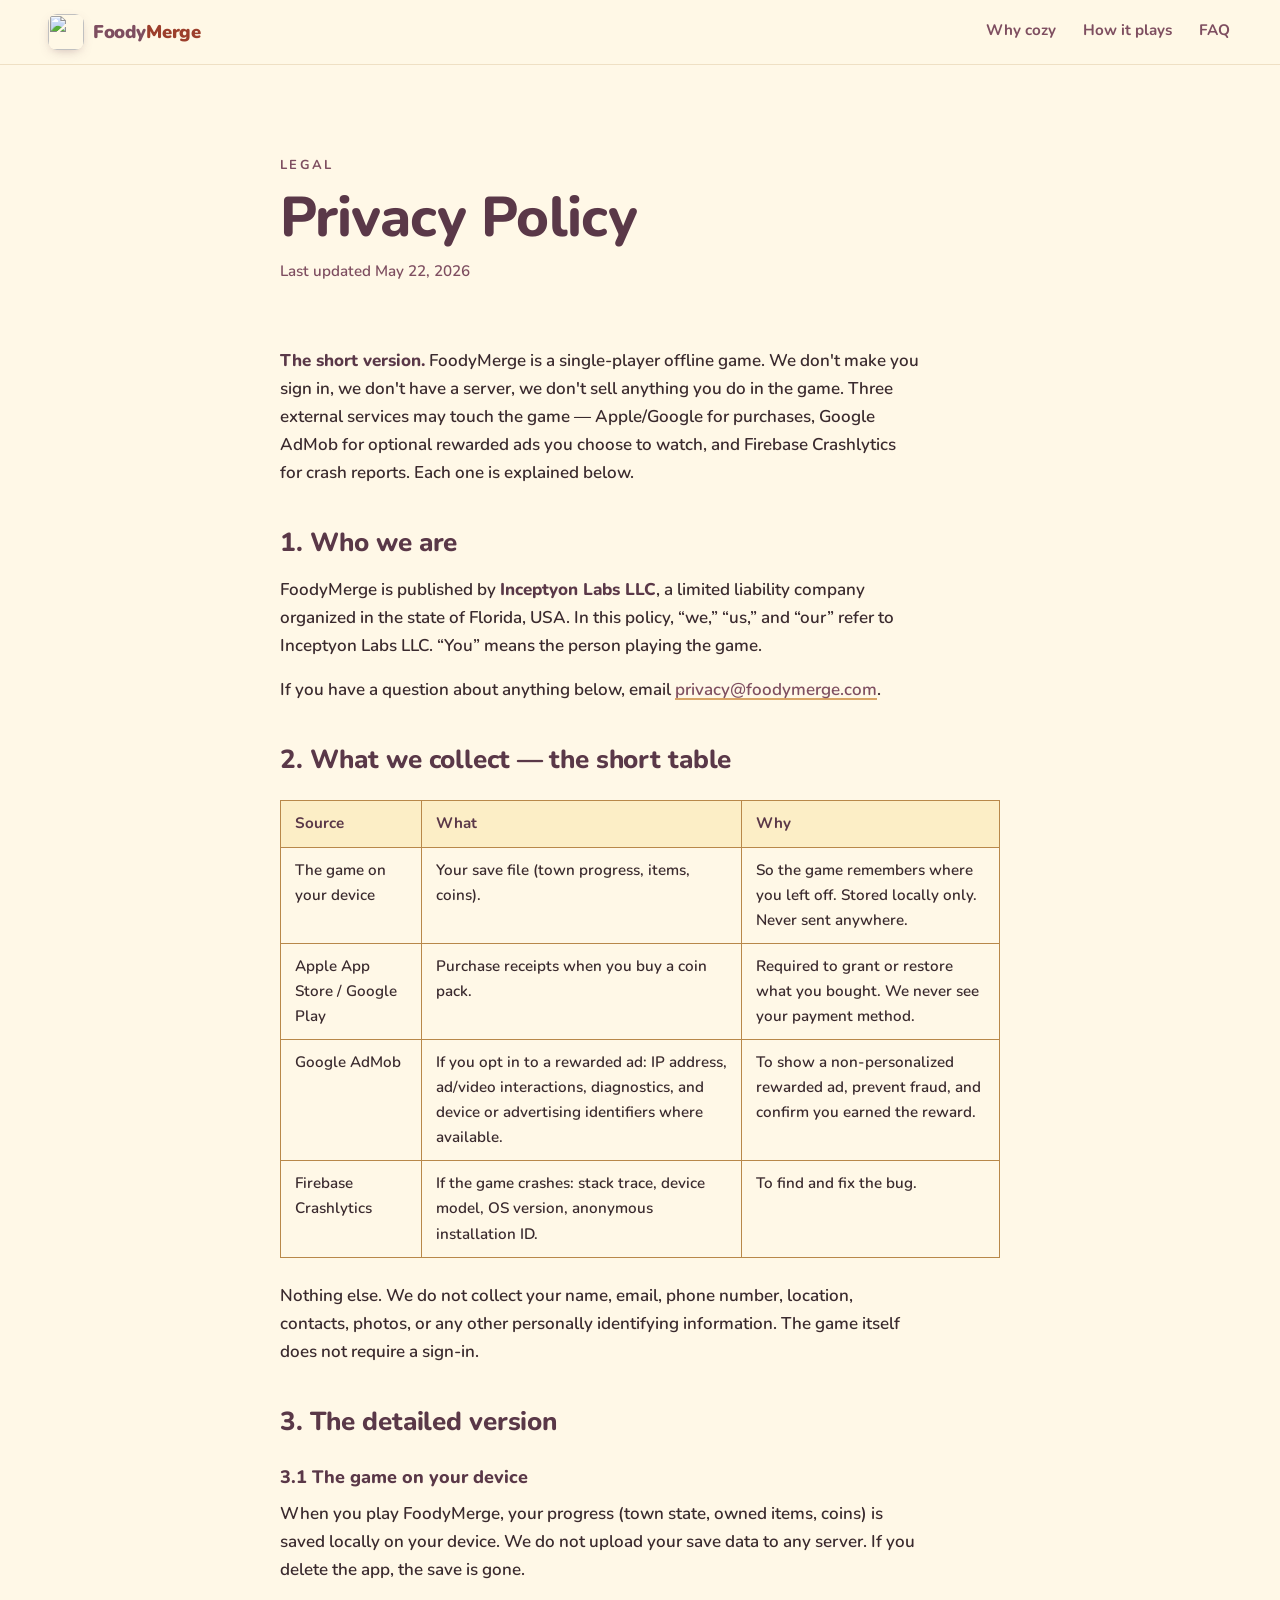
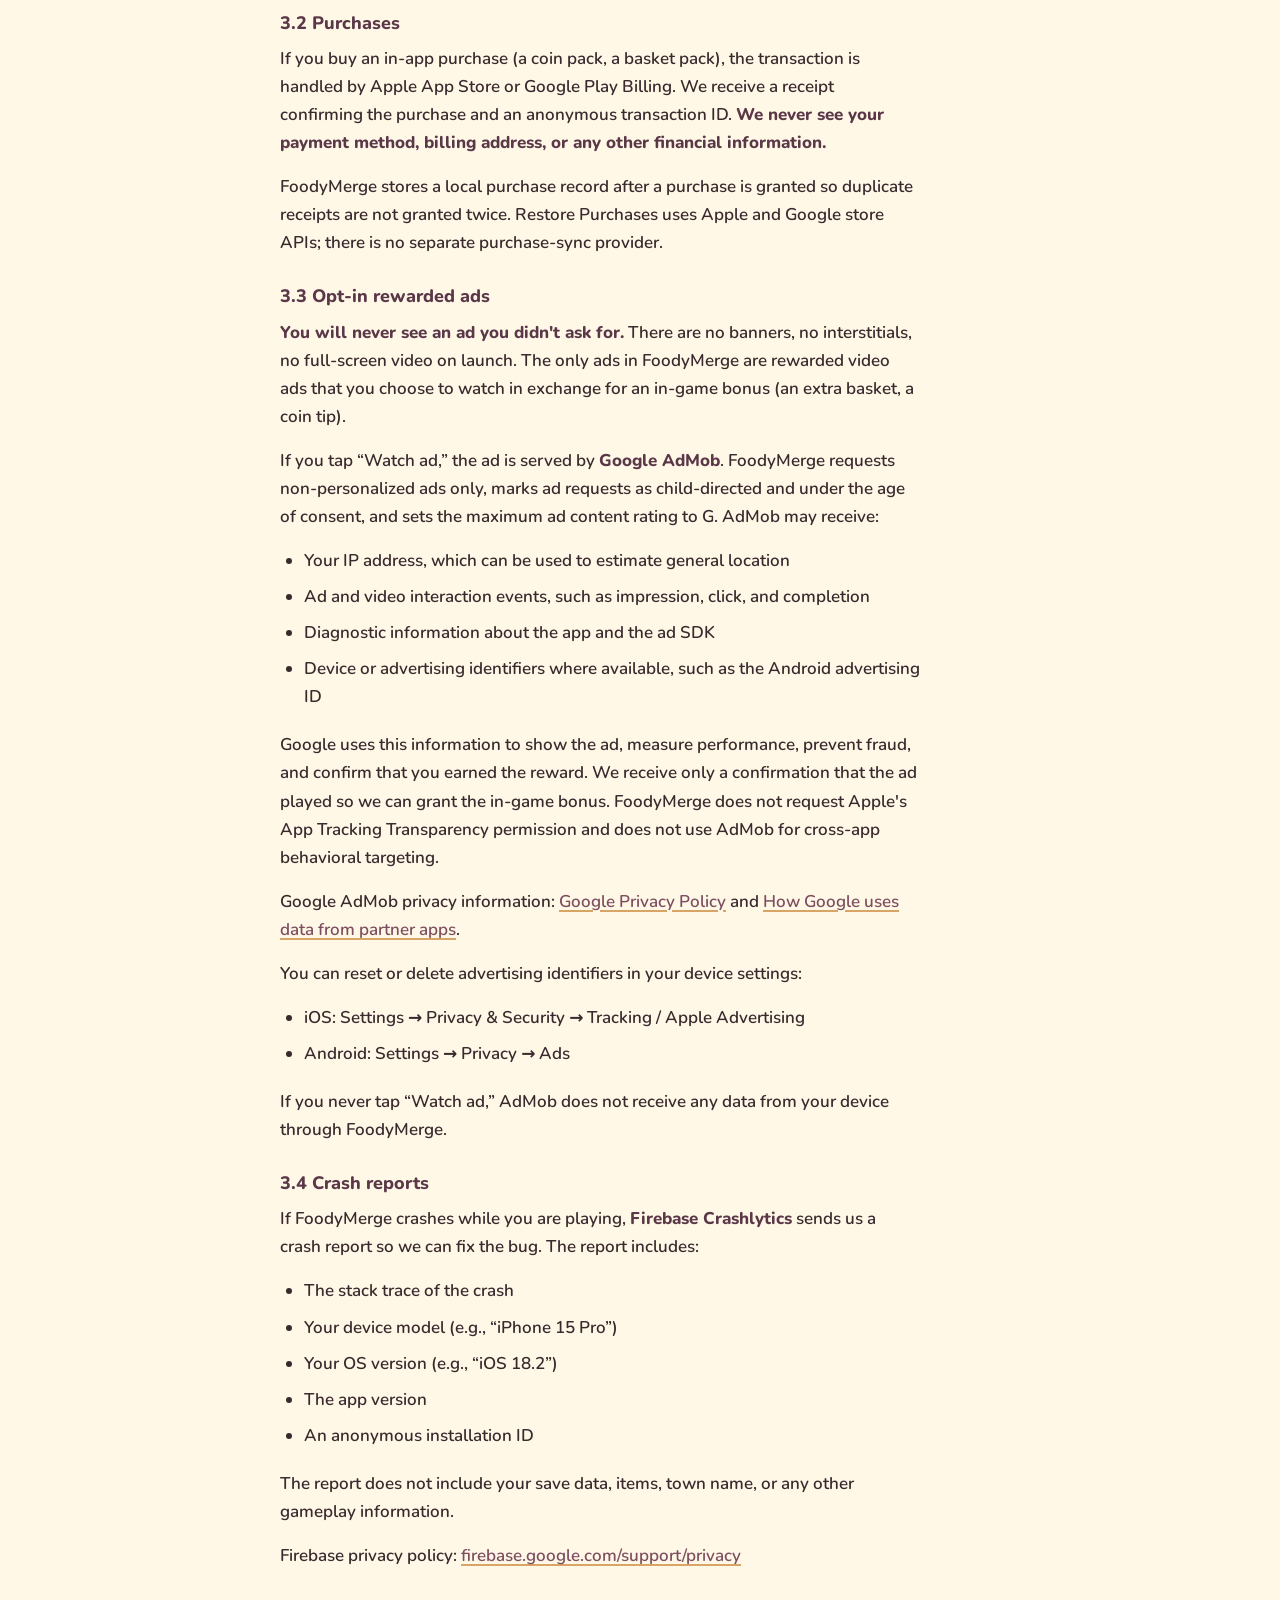
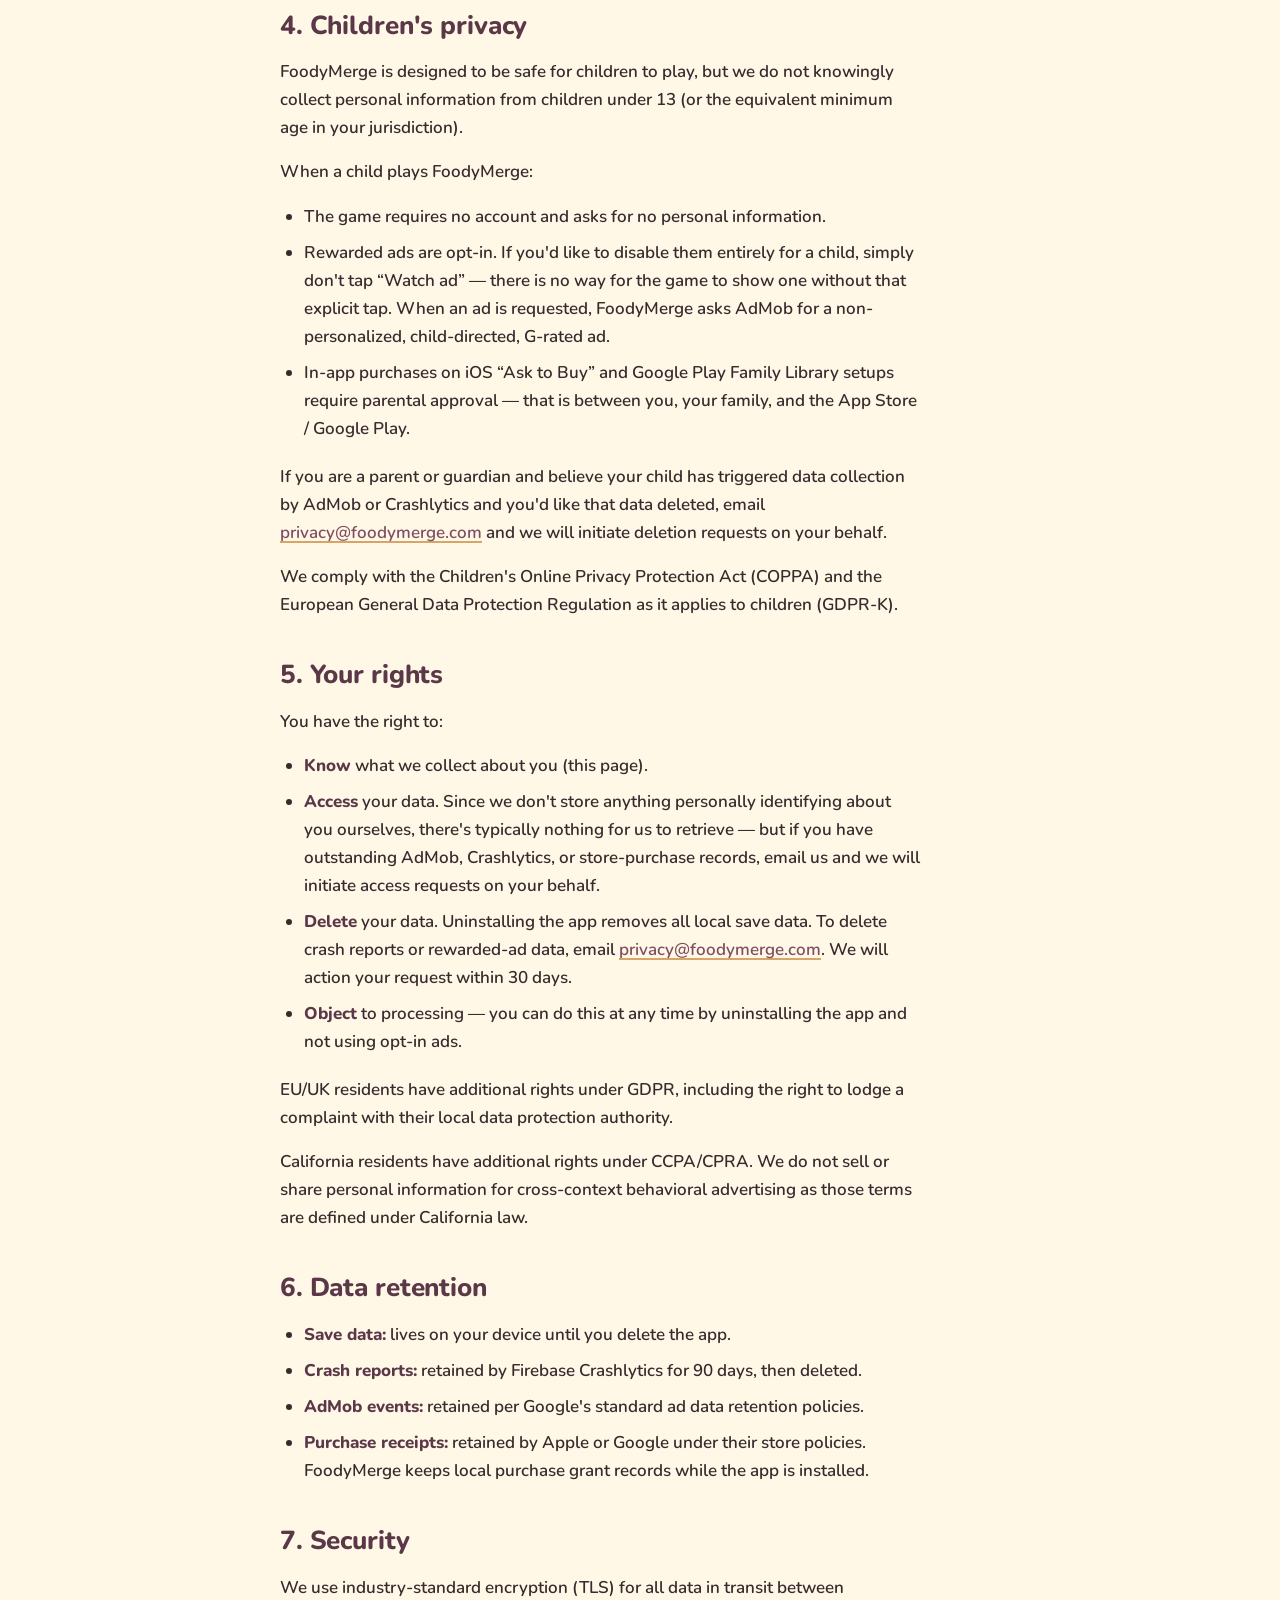
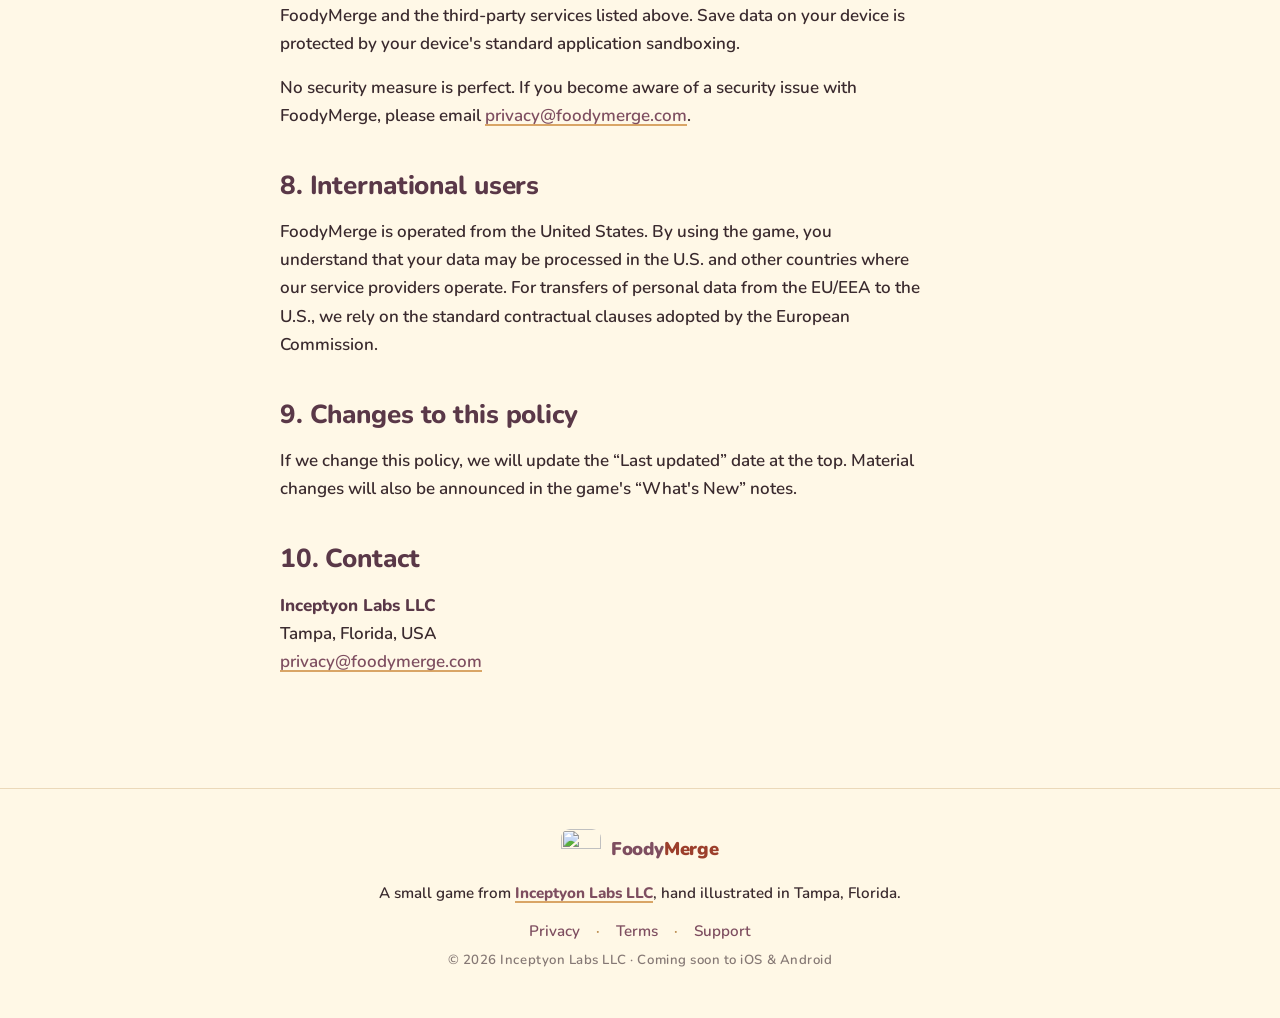
==== commit ee073ca8: "feat: add app-ads.txt for AdMob verification and update monetization disclosures" ====
--- a/privacy/index.html
+++ b/privacy/index.html
@@ -17,8 +17,11 @@
     <meta property="og:description" content="How FoodyMerge handles your data." />
     <meta property="og:image" content="https://foodymerge.com/assets/og.png" />
 
-    <link rel="icon" href="/assets/ui/app_icon.png" type="image/png" />
-    <link rel="apple-touch-icon" href="/assets/ui/app_icon.png" />
+    <link rel="icon" type="image/png" sizes="32x32" href="/assets/favicons/icon-32.png" />
+    <link rel="icon" type="image/png" sizes="16x16" href="/assets/favicons/icon-16.png" />
+    <link rel="icon" type="image/png" sizes="192x192" href="/assets/favicons/icon-192.png" />
+    <link rel="icon" type="image/png" sizes="512x512" href="/assets/favicons/icon-512.png" />
+    <link rel="apple-touch-icon" sizes="180x180" href="/assets/favicons/icon-180.png" />
 
     <link rel="preconnect" href="https://fonts.googleapis.com" />
     <link rel="preconnect" href="https://fonts.gstatic.com" crossorigin />
@@ -67,11 +70,10 @@
           <p>
             <strong>The short version.</strong> FoodyMerge is a single-player offline
             game. We don't make you sign in, we don't have a server, we don't sell
-            anything you do in the game. Four external services touch the game
-            &mdash; Apple/Google for purchases, Google AdMob for the optional ads
-            you choose to watch, Firebase Crashlytics for crash reports, RevenueCat
-            to keep your purchases in sync across devices. Each one is explained
-            below.
+            anything you do in the game. Three external services may touch the
+            game &mdash; Apple/Google for purchases, Google AdMob for optional
+            rewarded ads you choose to watch, and Firebase Crashlytics for crash
+            reports. Each one is explained below.
           </p>
 
           <h2>1. Who we are</h2>
@@ -106,22 +108,17 @@
               <tr>
                 <td>Apple App Store / Google Play</td>
                 <td>Purchase receipts when you buy a coin pack.</td>
-                <td>Required to grant what you bought. We never see your payment method.</td>
+                <td>Required to grant or restore what you bought. We never see your payment method.</td>
               </tr>
               <tr>
                 <td>Google AdMob</td>
-                <td>If you opt in to a rewarded ad: ad ID, IP, ad interactions.</td>
-                <td>To show the ad and confirm you saw it.</td>
+                <td>If you opt in to a rewarded ad: IP address, ad/video interactions, diagnostics, and device or advertising identifiers where available.</td>
+                <td>To show a non-personalized rewarded ad, prevent fraud, and confirm you earned the reward.</td>
               </tr>
               <tr>
                 <td>Firebase Crashlytics</td>
                 <td>If the game crashes: stack trace, device model, OS version, anonymous installation ID.</td>
                 <td>To find and fix the bug.</td>
-              </tr>
-              <tr>
-                <td>RevenueCat</td>
-                <td>An anonymous user ID + your purchase history.</td>
-                <td>To keep your purchases working if you reinstall or move to a new device.</td>
               </tr>
             </tbody>
           </table>
@@ -150,18 +147,10 @@
             other financial information.</strong>
           </p>
           <p>
-            To keep your purchases working across devices &mdash; so if you
-            reinstall the app or move from iPhone to iPad, your purchases come back
-            &mdash; we use <strong>RevenueCat</strong> as a thin layer that records
-            what you bought. RevenueCat receives:
-          </p>
-          <ul>
-            <li>An anonymous identifier we generate for your device</li>
-            <li>The purchase receipt from Apple/Google</li>
-          </ul>
-          <p>
-            RevenueCat's privacy policy:
-            <a href="https://www.revenuecat.com/privacy" rel="noopener">revenuecat.com/privacy</a>
+            FoodyMerge stores a local purchase record after a purchase is granted
+            so duplicate receipts are not granted twice. Restore Purchases uses
+            Apple and Google store APIs; there is no separate purchase-sync
+            provider.
           </p>
 
           <h3>3.3 Opt-in rewarded ads</h3>
@@ -173,28 +162,37 @@
           </p>
           <p>
             If you tap &ldquo;Watch ad,&rdquo; the ad is served by
-            <strong>Google AdMob</strong>. AdMob receives:
-          </p>
-          <ul>
-            <li>Your device's advertising identifier (IDFA on iOS, AAID on Android &mdash; both resettable in your device settings)</li>
-            <li>Your approximate IP-based location</li>
-            <li>Ad interaction events (impression, click, completion)</li>
-          </ul>
-          <p>
-            Google uses this information to choose which ad to show and to confirm
-            you saw it. We receive only a confirmation that the ad played so we can
-            grant your reward.
-          </p>
-          <p>
-            Google AdMob privacy policy:
-            <a href="https://policies.google.com/privacy" rel="noopener">policies.google.com/privacy</a>
-          </p>
-          <p>
-            <strong>You can stop personalized ads at any time</strong> by going to:
-          </p>
-          <ul>
-            <li>iOS: Settings &rarr; Privacy &amp; Security &rarr; Apple Advertising &rarr; toggle off &ldquo;Personalized Ads&rdquo;</li>
-            <li>Android: Settings &rarr; Privacy &rarr; Ads &rarr; toggle on &ldquo;Opt out of Ads Personalization&rdquo;</li>
+            <strong>Google AdMob</strong>. FoodyMerge requests non-personalized
+            ads only, marks ad requests as child-directed and under the age of
+            consent, and sets the maximum ad content rating to G. AdMob may
+            receive:
+          </p>
+          <ul>
+            <li>Your IP address, which can be used to estimate general location</li>
+            <li>Ad and video interaction events, such as impression, click, and completion</li>
+            <li>Diagnostic information about the app and the ad SDK</li>
+            <li>Device or advertising identifiers where available, such as the Android advertising ID</li>
+          </ul>
+          <p>
+            Google uses this information to show the ad, measure performance,
+            prevent fraud, and confirm that you earned the reward. We receive only
+            a confirmation that the ad played so we can grant the in-game bonus.
+            FoodyMerge does not request Apple's App Tracking Transparency
+            permission and does not use AdMob for cross-app behavioral targeting.
+          </p>
+          <p>
+            Google AdMob privacy information:
+            <a href="https://policies.google.com/privacy" rel="noopener">Google Privacy Policy</a>
+            and
+            <a href="https://policies.google.com/technologies/partner-sites" rel="noopener">How Google uses data from partner apps</a>.
+          </p>
+          <p>
+            You can reset or delete advertising identifiers in your device
+            settings:
+          </p>
+          <ul>
+            <li>iOS: Settings &rarr; Privacy &amp; Security &rarr; Tracking / Apple Advertising</li>
+            <li>Android: Settings &rarr; Privacy &rarr; Ads</li>
           </ul>
           <p>
             If you never tap &ldquo;Watch ad,&rdquo; AdMob does not receive any
@@ -235,8 +233,9 @@
             <li>
               Rewarded ads are opt-in. If you'd like to disable them entirely for
               a child, simply don't tap &ldquo;Watch ad&rdquo; &mdash; there is no
-              way for the game to show one without that explicit tap. We are
-              looking into a parental settings switch for an upcoming release.
+              way for the game to show one without that explicit tap. When an ad
+              is requested, FoodyMerge asks AdMob for a non-personalized,
+              child-directed, G-rated ad.
             </li>
             <li>
               In-app purchases on iOS &ldquo;Ask to Buy&rdquo; and Google Play
@@ -246,8 +245,8 @@
           </ul>
           <p>
             If you are a parent or guardian and believe your child has triggered
-            data collection by AdMob, Crashlytics, or RevenueCat and you'd like
-            that data deleted, email
+            data collection by AdMob or Crashlytics and you'd like that data
+            deleted, email
             <a href="mailto:privacy@foodymerge.com">privacy@foodymerge.com</a> and
             we will initiate deletion requests on your behalf.
           </p>
@@ -265,8 +264,8 @@
               <strong>Access</strong> your data. Since we don't store anything
               personally identifying about you ourselves, there's typically nothing
               for us to retrieve &mdash; but if you have outstanding AdMob,
-              Crashlytics, or RevenueCat records, email us and we will initiate
-              access requests on your behalf.
+              Crashlytics, or store-purchase records, email us and we will
+              initiate access requests on your behalf.
             </li>
             <li>
               <strong>Delete</strong> your data. Uninstalling the app removes all
@@ -293,8 +292,8 @@
           <ul>
             <li><strong>Save data:</strong> lives on your device until you delete the app.</li>
             <li><strong>Crash reports:</strong> retained by Firebase Crashlytics for 90 days, then deleted.</li>
-            <li><strong>AdMob events:</strong> retained per Google's standard ad data retention policy (currently 13 months for personalization signals).</li>
-            <li><strong>RevenueCat purchase records:</strong> retained as long as the purchase is valid, or up to 7 years for tax and audit purposes.</li>
+            <li><strong>AdMob events:</strong> retained per Google's standard ad data retention policies.</li>
+            <li><strong>Purchase receipts:</strong> retained by Apple or Google under their store policies. FoodyMerge keeps local purchase grant records while the app is installed.</li>
           </ul>
 
           <h2>7. Security</h2>
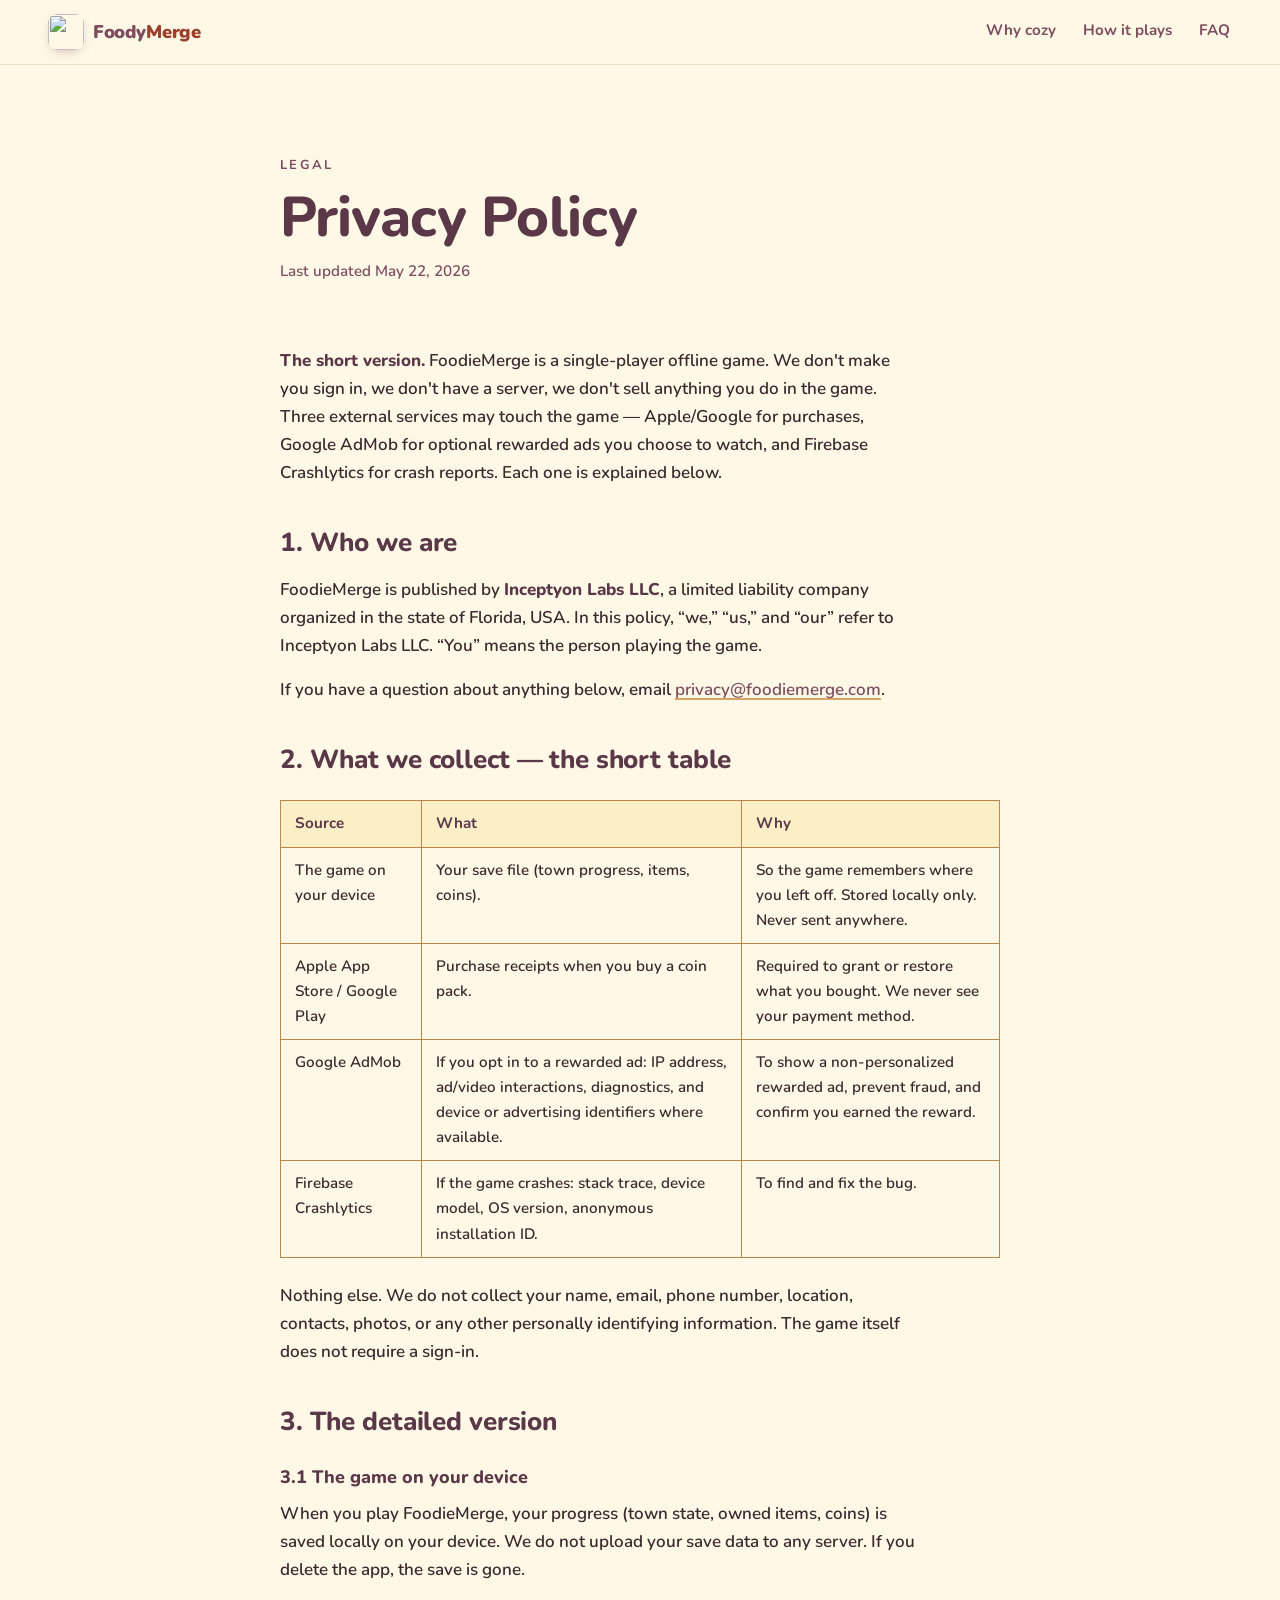
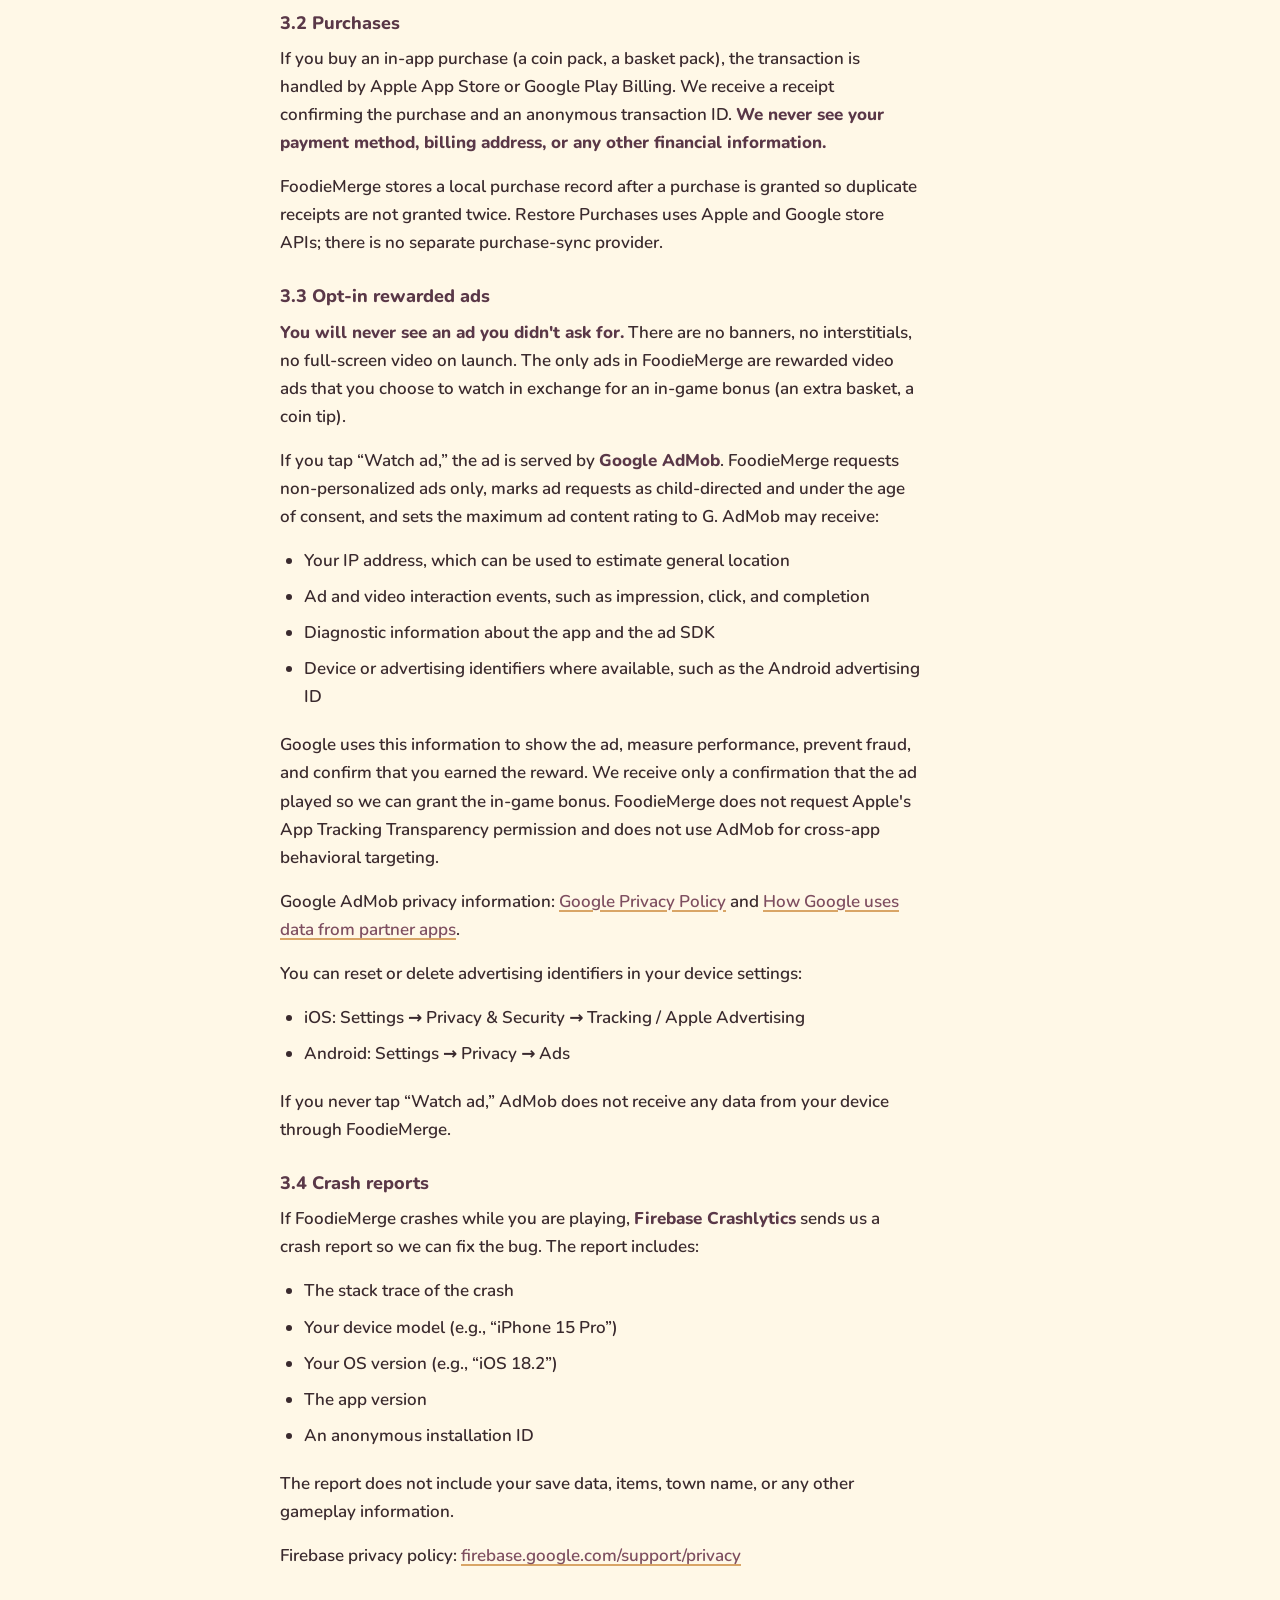
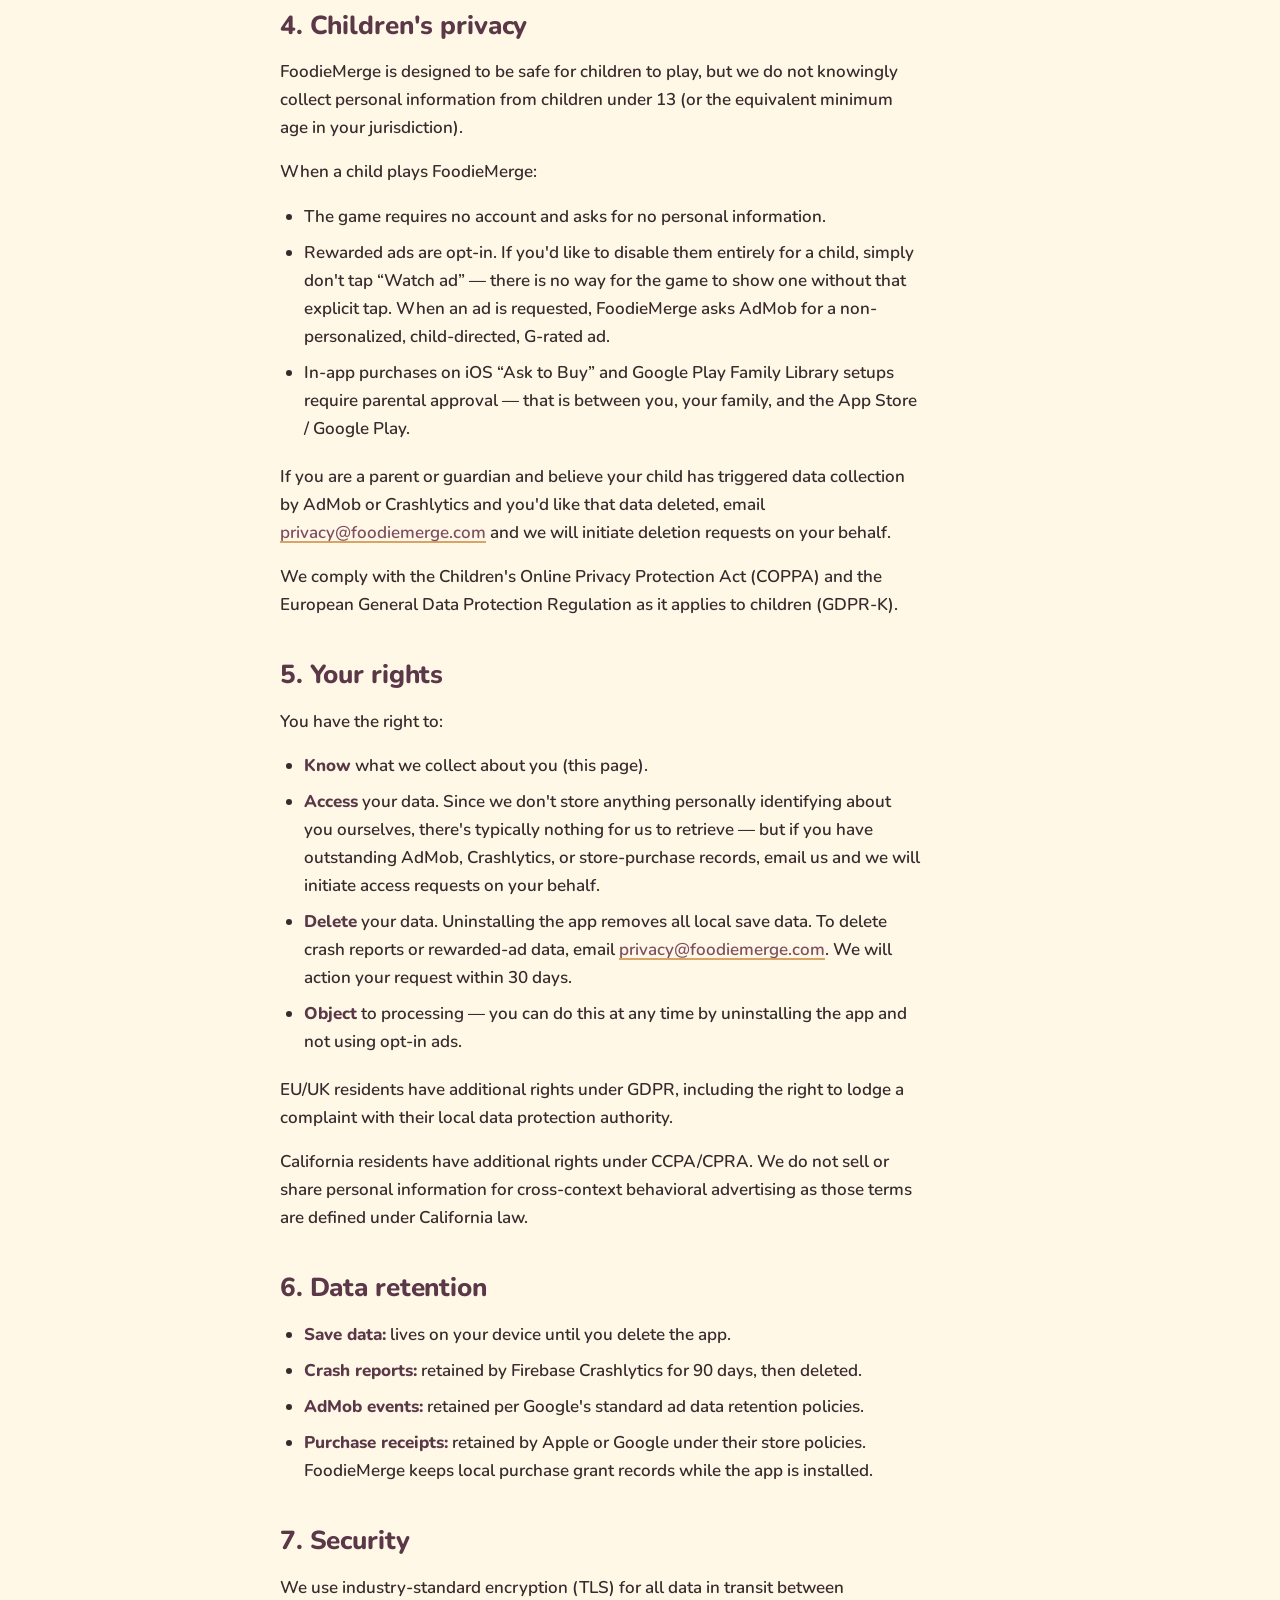
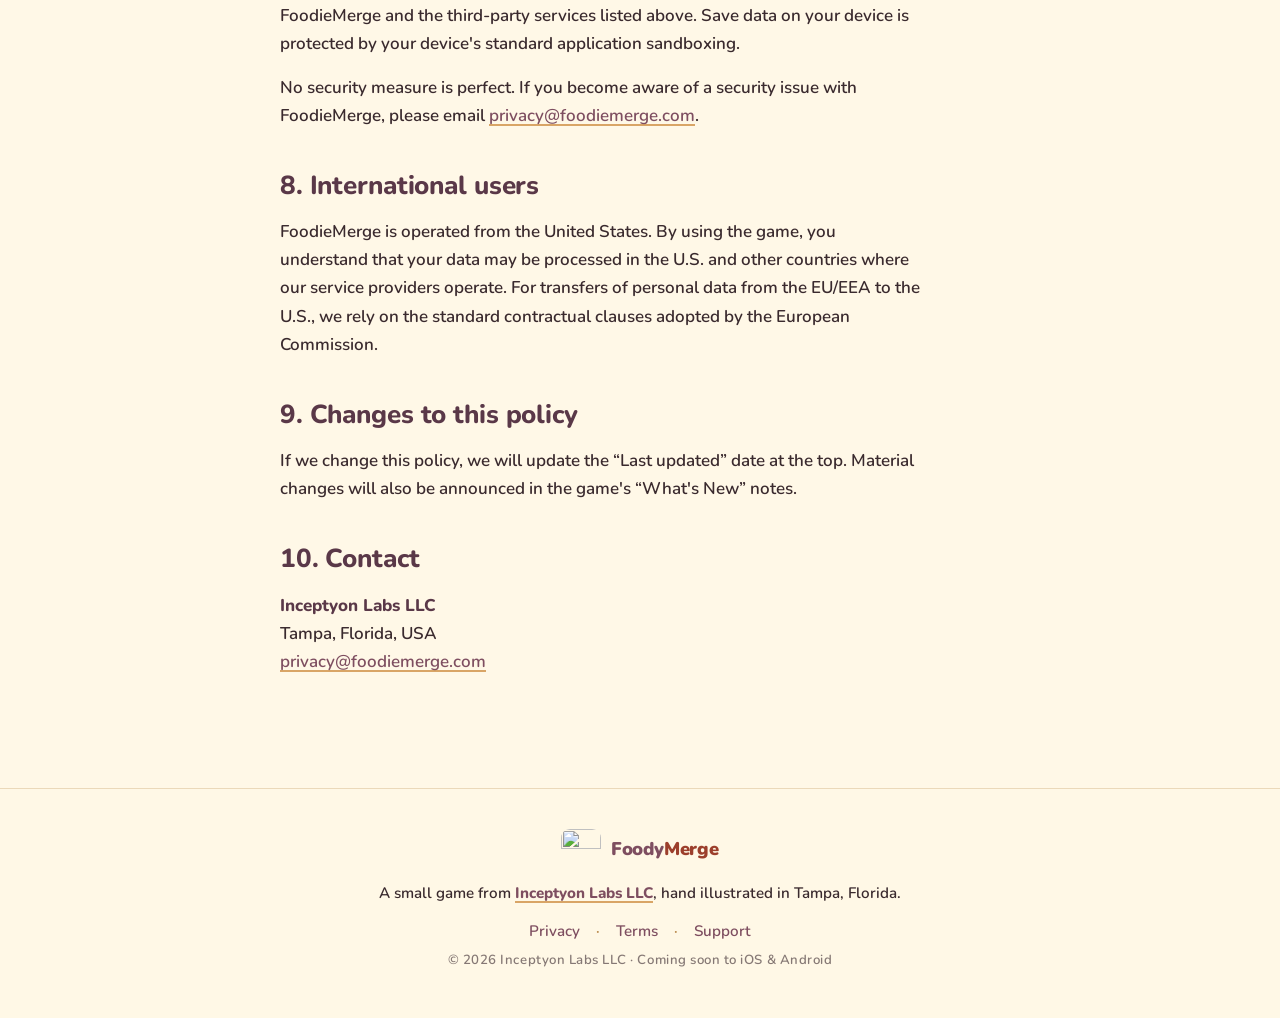
==== commit 40a3b2b1: "chore: rebrand FoodyMerge -> FoodieMerge and swap domain to foodiemerge.com" ====
--- a/privacy/index.html
+++ b/privacy/index.html
@@ -4,18 +4,18 @@
     <meta charset="utf-8" />
     <meta name="viewport" content="width=device-width, initial-scale=1, viewport-fit=cover" />
     <meta name="theme-color" content="#FFF8E7" />
-    <title>Privacy Policy · FoodyMerge</title>
+    <title>Privacy Policy · FoodieMerge</title>
     <meta
       name="description"
-      content="How FoodyMerge handles your data. Short version: the game is offline, no account, and the only third-party data flow is the rewarded ads you choose to watch."
+      content="How FoodieMerge handles your data. Short version: the game is offline, no account, and the only third-party data flow is the rewarded ads you choose to watch."
     />
     <meta name="author" content="Inceptyon Labs LLC" />
-    <link rel="canonical" href="https://foodymerge.com/privacy/" />
+    <link rel="canonical" href="https://foodiemerge.com/privacy/" />
     <meta property="og:type" content="website" />
-    <meta property="og:url" content="https://foodymerge.com/privacy/" />
-    <meta property="og:title" content="Privacy Policy · FoodyMerge" />
-    <meta property="og:description" content="How FoodyMerge handles your data." />
-    <meta property="og:image" content="https://foodymerge.com/assets/og.png" />
+    <meta property="og:url" content="https://foodiemerge.com/privacy/" />
+    <meta property="og:title" content="Privacy Policy · FoodieMerge" />
+    <meta property="og:description" content="How FoodieMerge handles your data." />
+    <meta property="og:image" content="https://foodiemerge.com/assets/og.png" />
 
     <link rel="icon" type="image/png" sizes="32x32" href="/assets/favicons/icon-32.png" />
     <link rel="icon" type="image/png" sizes="16x16" href="/assets/favicons/icon-16.png" />
@@ -36,7 +36,7 @@
     <a class="skip-link" href="#main">Skip to content</a>
 
     <header class="topbar" aria-label="Site header">
-      <a class="lockup" href="/" aria-label="FoodyMerge home">
+      <a class="lockup" href="/" aria-label="FoodieMerge home">
         <img
           loading="lazy"
           decoding="async"
@@ -68,7 +68,7 @@
 
         <article class="legal__body">
           <p>
-            <strong>The short version.</strong> FoodyMerge is a single-player offline
+            <strong>The short version.</strong> FoodieMerge is a single-player offline
             game. We don't make you sign in, we don't have a server, we don't sell
             anything you do in the game. Three external services may touch the
             game &mdash; Apple/Google for purchases, Google AdMob for optional
@@ -78,7 +78,7 @@
 
           <h2>1. Who we are</h2>
           <p>
-            FoodyMerge is published by <strong>Inceptyon Labs LLC</strong>, a
+            FoodieMerge is published by <strong>Inceptyon Labs LLC</strong>, a
             limited liability company organized in the state of Florida, USA. In
             this policy, &ldquo;we,&rdquo; &ldquo;us,&rdquo; and &ldquo;our&rdquo;
             refer to Inceptyon Labs LLC. &ldquo;You&rdquo; means the person playing
@@ -86,7 +86,7 @@
           </p>
           <p>
             If you have a question about anything below, email
-            <a href="mailto:privacy@foodymerge.com">privacy@foodymerge.com</a>.
+            <a href="mailto:privacy@foodiemerge.com">privacy@foodiemerge.com</a>.
           </p>
 
           <h2>2. What we collect &mdash; the short table</h2>
@@ -133,7 +133,7 @@
 
           <h3>3.1 The game on your device</h3>
           <p>
-            When you play FoodyMerge, your progress (town state, owned items,
+            When you play FoodieMerge, your progress (town state, owned items,
             coins) is saved locally on your device. We do not upload your save data
             to any server. If you delete the app, the save is gone.
           </p>
@@ -147,7 +147,7 @@
             other financial information.</strong>
           </p>
           <p>
-            FoodyMerge stores a local purchase record after a purchase is granted
+            FoodieMerge stores a local purchase record after a purchase is granted
             so duplicate receipts are not granted twice. Restore Purchases uses
             Apple and Google store APIs; there is no separate purchase-sync
             provider.
@@ -157,12 +157,12 @@
           <p>
             <strong>You will never see an ad you didn't ask for.</strong> There are
             no banners, no interstitials, no full-screen video on launch. The only
-            ads in FoodyMerge are rewarded video ads that you choose to watch in
+            ads in FoodieMerge are rewarded video ads that you choose to watch in
             exchange for an in-game bonus (an extra basket, a coin tip).
           </p>
           <p>
             If you tap &ldquo;Watch ad,&rdquo; the ad is served by
-            <strong>Google AdMob</strong>. FoodyMerge requests non-personalized
+            <strong>Google AdMob</strong>. FoodieMerge requests non-personalized
             ads only, marks ad requests as child-directed and under the age of
             consent, and sets the maximum ad content rating to G. AdMob may
             receive:
@@ -177,7 +177,7 @@
             Google uses this information to show the ad, measure performance,
             prevent fraud, and confirm that you earned the reward. We receive only
             a confirmation that the ad played so we can grant the in-game bonus.
-            FoodyMerge does not request Apple's App Tracking Transparency
+            FoodieMerge does not request Apple's App Tracking Transparency
             permission and does not use AdMob for cross-app behavioral targeting.
           </p>
           <p>
@@ -196,12 +196,12 @@
           </ul>
           <p>
             If you never tap &ldquo;Watch ad,&rdquo; AdMob does not receive any
-            data from your device through FoodyMerge.
+            data from your device through FoodieMerge.
           </p>
 
           <h3>3.4 Crash reports</h3>
           <p>
-            If FoodyMerge crashes while you are playing,
+            If FoodieMerge crashes while you are playing,
             <strong>Firebase Crashlytics</strong> sends us a crash report so we can
             fix the bug. The report includes:
           </p>
@@ -223,18 +223,18 @@
 
           <h2>4. Children's privacy</h2>
           <p>
-            FoodyMerge is designed to be safe for children to play, but we do not
+            FoodieMerge is designed to be safe for children to play, but we do not
             knowingly collect personal information from children under 13 (or the
             equivalent minimum age in your jurisdiction).
           </p>
-          <p>When a child plays FoodyMerge:</p>
+          <p>When a child plays FoodieMerge:</p>
           <ul>
             <li>The game requires no account and asks for no personal information.</li>
             <li>
               Rewarded ads are opt-in. If you'd like to disable them entirely for
               a child, simply don't tap &ldquo;Watch ad&rdquo; &mdash; there is no
               way for the game to show one without that explicit tap. When an ad
-              is requested, FoodyMerge asks AdMob for a non-personalized,
+              is requested, FoodieMerge asks AdMob for a non-personalized,
               child-directed, G-rated ad.
             </li>
             <li>
@@ -247,7 +247,7 @@
             If you are a parent or guardian and believe your child has triggered
             data collection by AdMob or Crashlytics and you'd like that data
             deleted, email
-            <a href="mailto:privacy@foodymerge.com">privacy@foodymerge.com</a> and
+            <a href="mailto:privacy@foodiemerge.com">privacy@foodiemerge.com</a> and
             we will initiate deletion requests on your behalf.
           </p>
           <p>
@@ -270,7 +270,7 @@
             <li>
               <strong>Delete</strong> your data. Uninstalling the app removes all
               local save data. To delete crash reports or rewarded-ad data, email
-              <a href="mailto:privacy@foodymerge.com">privacy@foodymerge.com</a>.
+              <a href="mailto:privacy@foodiemerge.com">privacy@foodiemerge.com</a>.
               We will action your request within 30 days.
             </li>
             <li>
@@ -293,25 +293,25 @@
             <li><strong>Save data:</strong> lives on your device until you delete the app.</li>
             <li><strong>Crash reports:</strong> retained by Firebase Crashlytics for 90 days, then deleted.</li>
             <li><strong>AdMob events:</strong> retained per Google's standard ad data retention policies.</li>
-            <li><strong>Purchase receipts:</strong> retained by Apple or Google under their store policies. FoodyMerge keeps local purchase grant records while the app is installed.</li>
+            <li><strong>Purchase receipts:</strong> retained by Apple or Google under their store policies. FoodieMerge keeps local purchase grant records while the app is installed.</li>
           </ul>
 
           <h2>7. Security</h2>
           <p>
             We use industry-standard encryption (TLS) for all data in transit
-            between FoodyMerge and the third-party services listed above. Save data
+            between FoodieMerge and the third-party services listed above. Save data
             on your device is protected by your device's standard application
             sandboxing.
           </p>
           <p>
             No security measure is perfect. If you become aware of a security issue
-            with FoodyMerge, please email
-            <a href="mailto:privacy@foodymerge.com">privacy@foodymerge.com</a>.
+            with FoodieMerge, please email
+            <a href="mailto:privacy@foodiemerge.com">privacy@foodiemerge.com</a>.
           </p>
 
           <h2>8. International users</h2>
           <p>
-            FoodyMerge is operated from the United States. By using the game, you
+            FoodieMerge is operated from the United States. By using the game, you
             understand that your data may be processed in the U.S. and other
             countries where our service providers operate. For transfers of
             personal data from the EU/EEA to the U.S., we rely on the standard
@@ -329,7 +329,7 @@
           <p>
             <strong>Inceptyon Labs LLC</strong><br />
             Tampa, Florida, USA<br />
-            <a href="mailto:privacy@foodymerge.com">privacy@foodymerge.com</a>
+            <a href="mailto:privacy@foodiemerge.com">privacy@foodiemerge.com</a>
           </p>
         </article>
       </div>
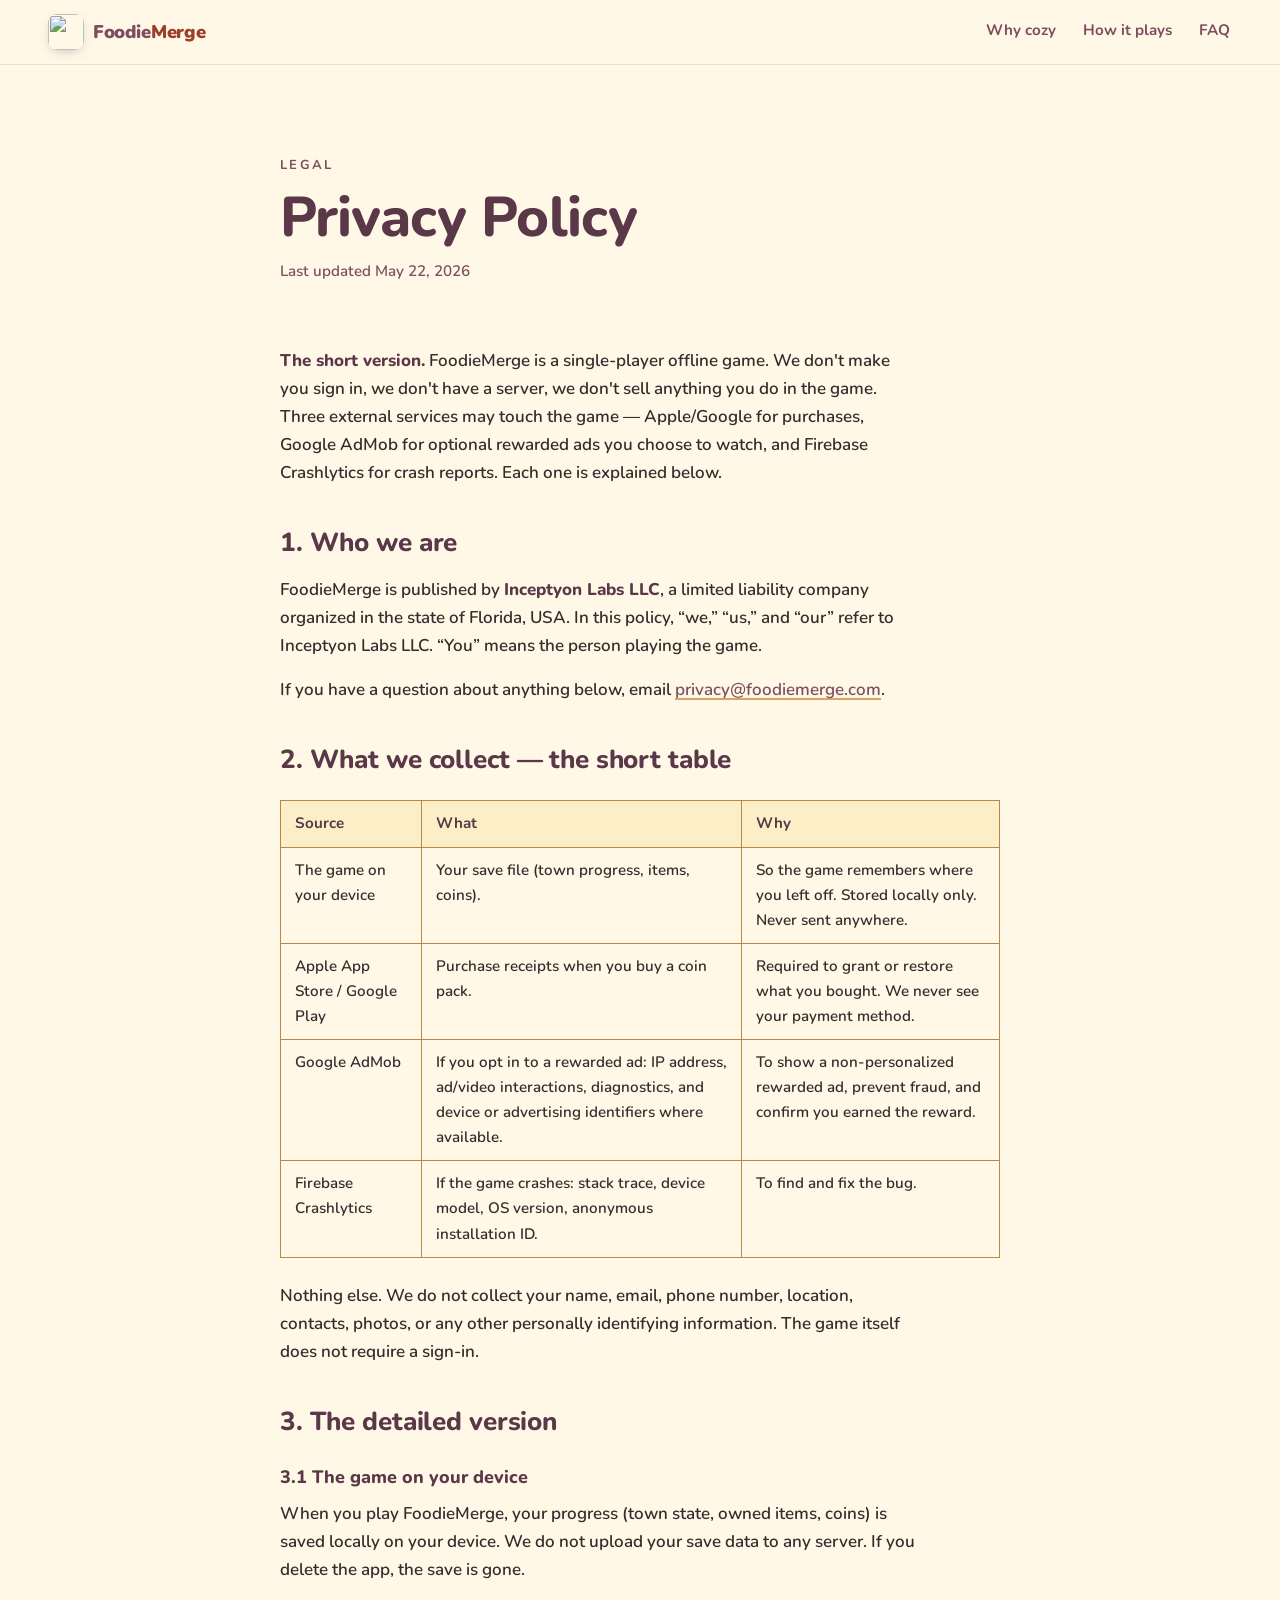
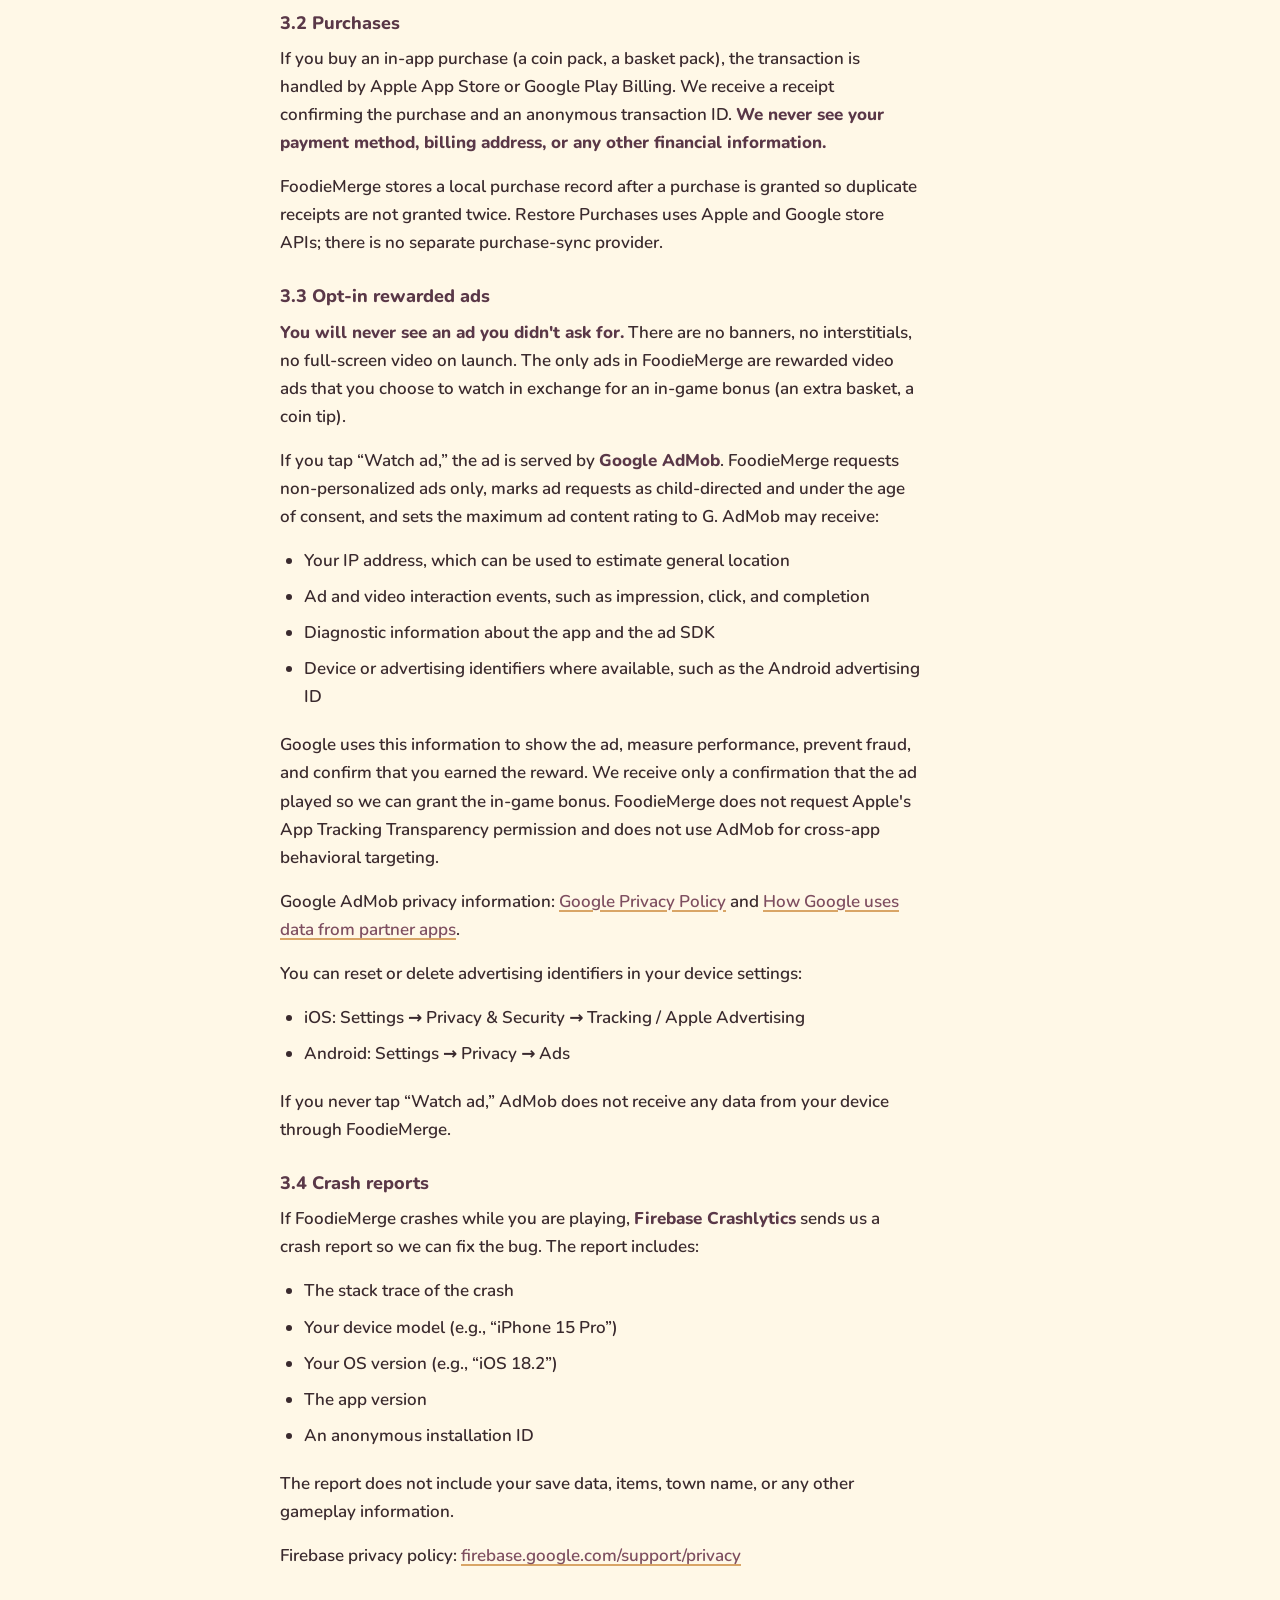
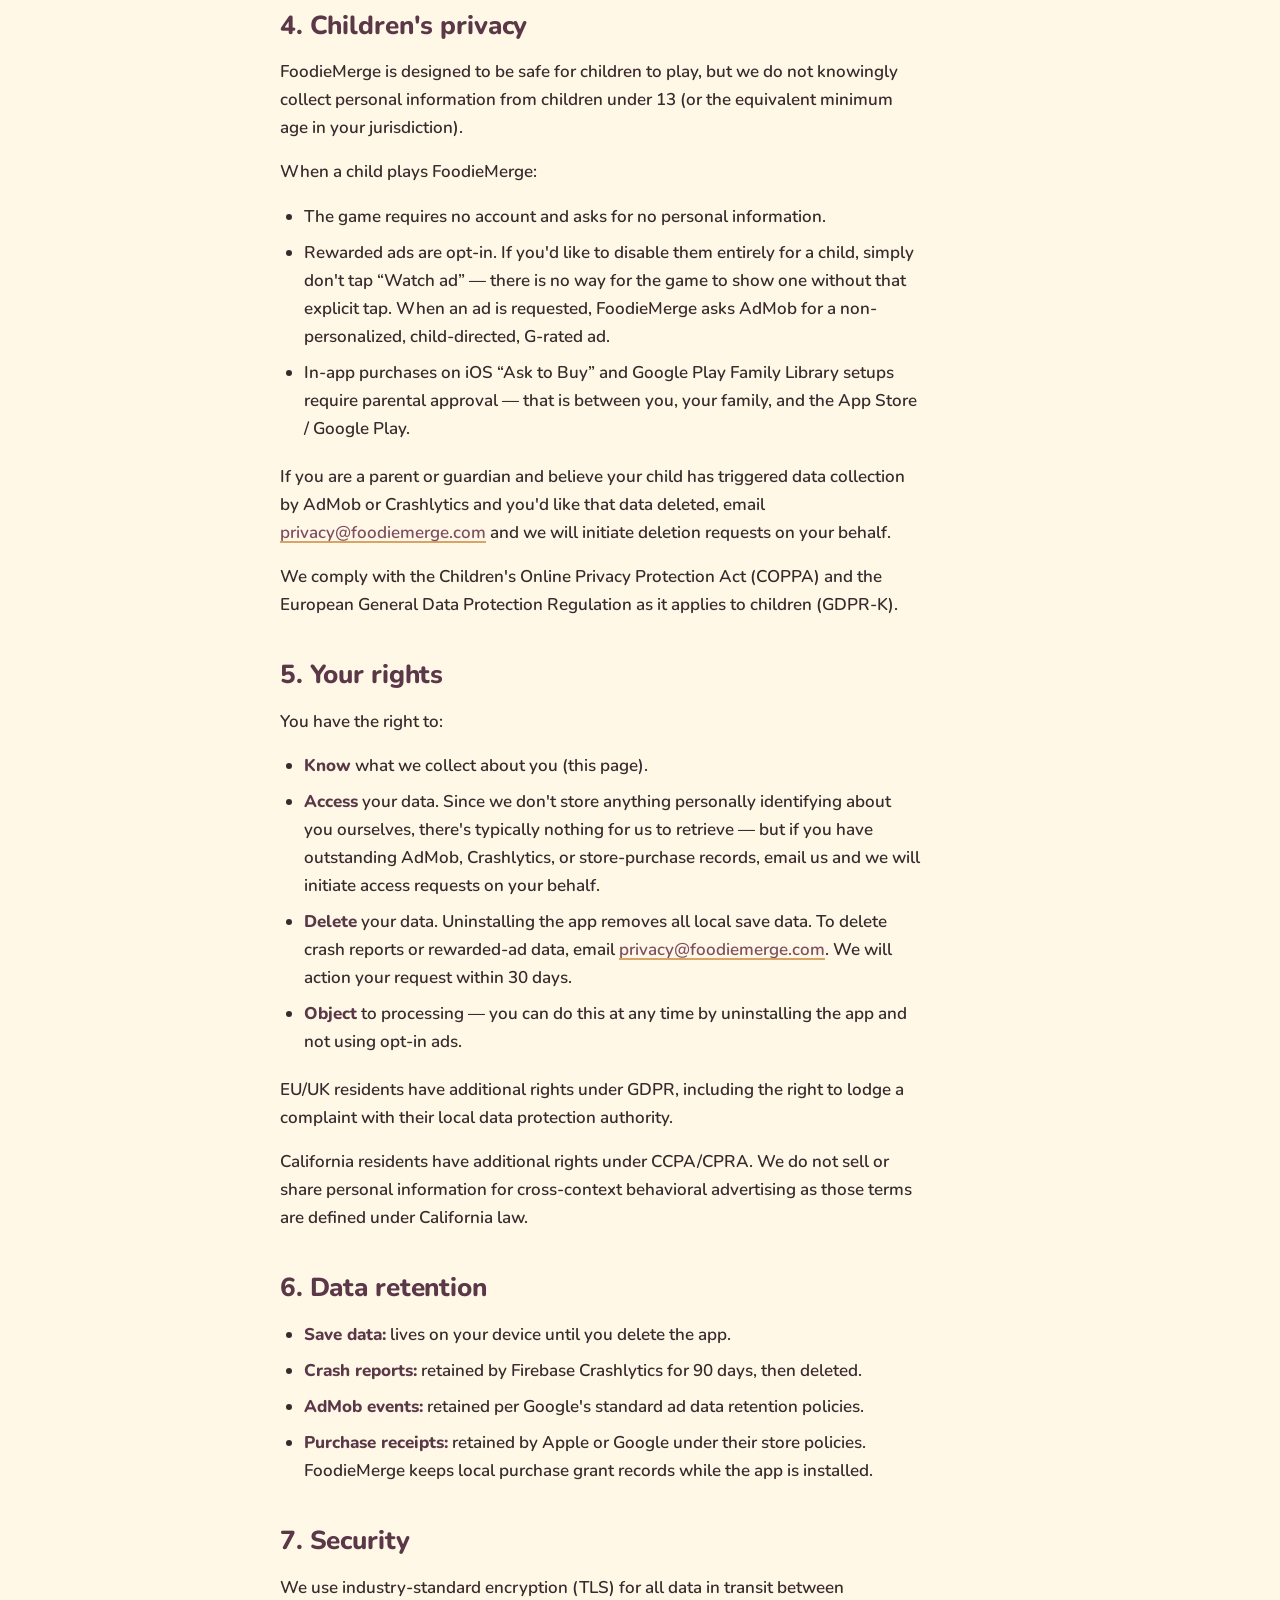
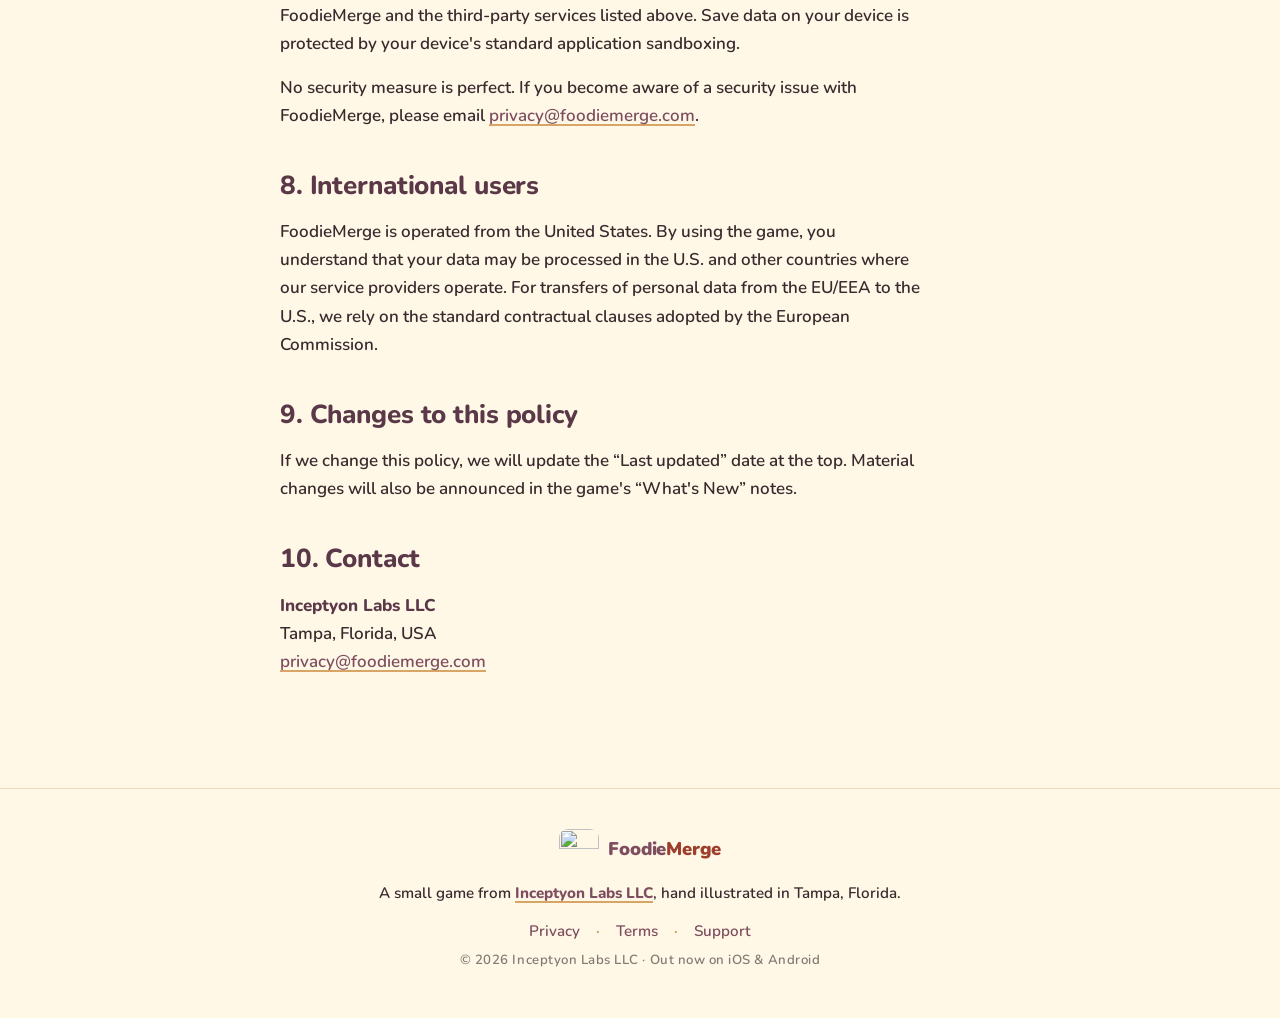
==== commit b8ae64ed: "feat: add Google Play link and update copy for iOS + Android launch" ====
--- a/privacy/index.html
+++ b/privacy/index.html
@@ -48,7 +48,7 @@
           height="40"
         />
         <span class="lockup__text">
-          <span class="lockup__foody">Foody</span><span class="lockup__merge">Merge</span>
+          <span class="lockup__foodie">Foodie</span><span class="lockup__merge">Merge</span>
         </span>
       </a>
       <nav class="topbar__nav" aria-label="Page sections">
@@ -340,7 +340,7 @@
         <div class="footer__lockup">
           <img loading="lazy" decoding="async" src="/assets/ui/app_icon.png" alt="" aria-hidden="true" width="40" height="40" />
           <span class="lockup__text">
-            <span class="lockup__foody">Foody</span><span class="lockup__merge">Merge</span>
+            <span class="lockup__foodie">Foodie</span><span class="lockup__merge">Merge</span>
           </span>
         </div>
         <p class="footer__line">
@@ -355,7 +355,7 @@
           <span aria-hidden="true">·</span>
           <a href="/support/">Support</a>
         </nav>
-        <p class="footer__meta">© 2026 Inceptyon Labs LLC · Coming soon to iOS &amp; Android</p>
+        <p class="footer__meta">© 2026 Inceptyon Labs LLC · Out now on iOS &amp; Android</p>
       </div>
     </footer>
   </body>
--- a/styles.css
+++ b/styles.css
@@ -156,7 +156,7 @@
   font-size: 1.15rem;
   letter-spacing: -0.01em;
 }
-.lockup__foody {
+.lockup__foodie {
   color: var(--plum);
 }
 .lockup__merge {
@@ -237,7 +237,7 @@
   margin: 0 0 1.25rem;
   word-break: keep-all;
 }
-.hero__title-foody {
+.hero__title-foodie {
   color: var(--plum);
   display: inline-block;
   transform: rotate(-1.5deg);
@@ -406,53 +406,15 @@
   background: var(--ink);
   color: var(--canvas);
   font-weight: 700;
+  text-decoration: none;
   box-shadow: var(--shadow-soft);
   transition: transform 0.24s var(--ease), box-shadow 0.24s var(--ease),
     background 0.24s var(--ease);
   border: 1.5px solid rgba(255, 248, 231, 0.18);
 }
-.store:hover:not(:disabled) {
+.store:hover {
   transform: translateY(-2px);
   box-shadow: var(--shadow-lift);
-}
-.store:disabled {
-  cursor: not-allowed;
-  opacity: 0.78;
-  position: relative;
-  padding-right: 1.5rem;
-}
-.store:disabled::after {
-  content: "";
-  position: absolute;
-  inset: 0;
-  border-radius: inherit;
-  background: repeating-linear-gradient(
-    -45deg,
-    transparent 0 6px,
-    rgba(255, 248, 231, 0.22) 6px 12px
-  );
-  pointer-events: none;
-}
-.store__soon {
-  position: absolute;
-  top: -8px;
-  right: -6px;
-  z-index: 3;
-  font-size: 0.625rem;
-  font-weight: 800;
-  letter-spacing: 0.14em;
-  text-transform: uppercase;
-  color: var(--ink);
-  background: var(--gold);
-  border: 1.5px solid var(--honey-edge);
-  border-radius: var(--r-pill);
-  padding: 0.18rem 0.55rem;
-  box-shadow: 0 4px 10px -4px rgba(178, 132, 36, 0.55);
-  transform: rotate(4deg);
-  pointer-events: none;
-}
-.store--google .store__soon {
-  transform: rotate(-3deg);
 }
 .store__text {
   display: flex;
